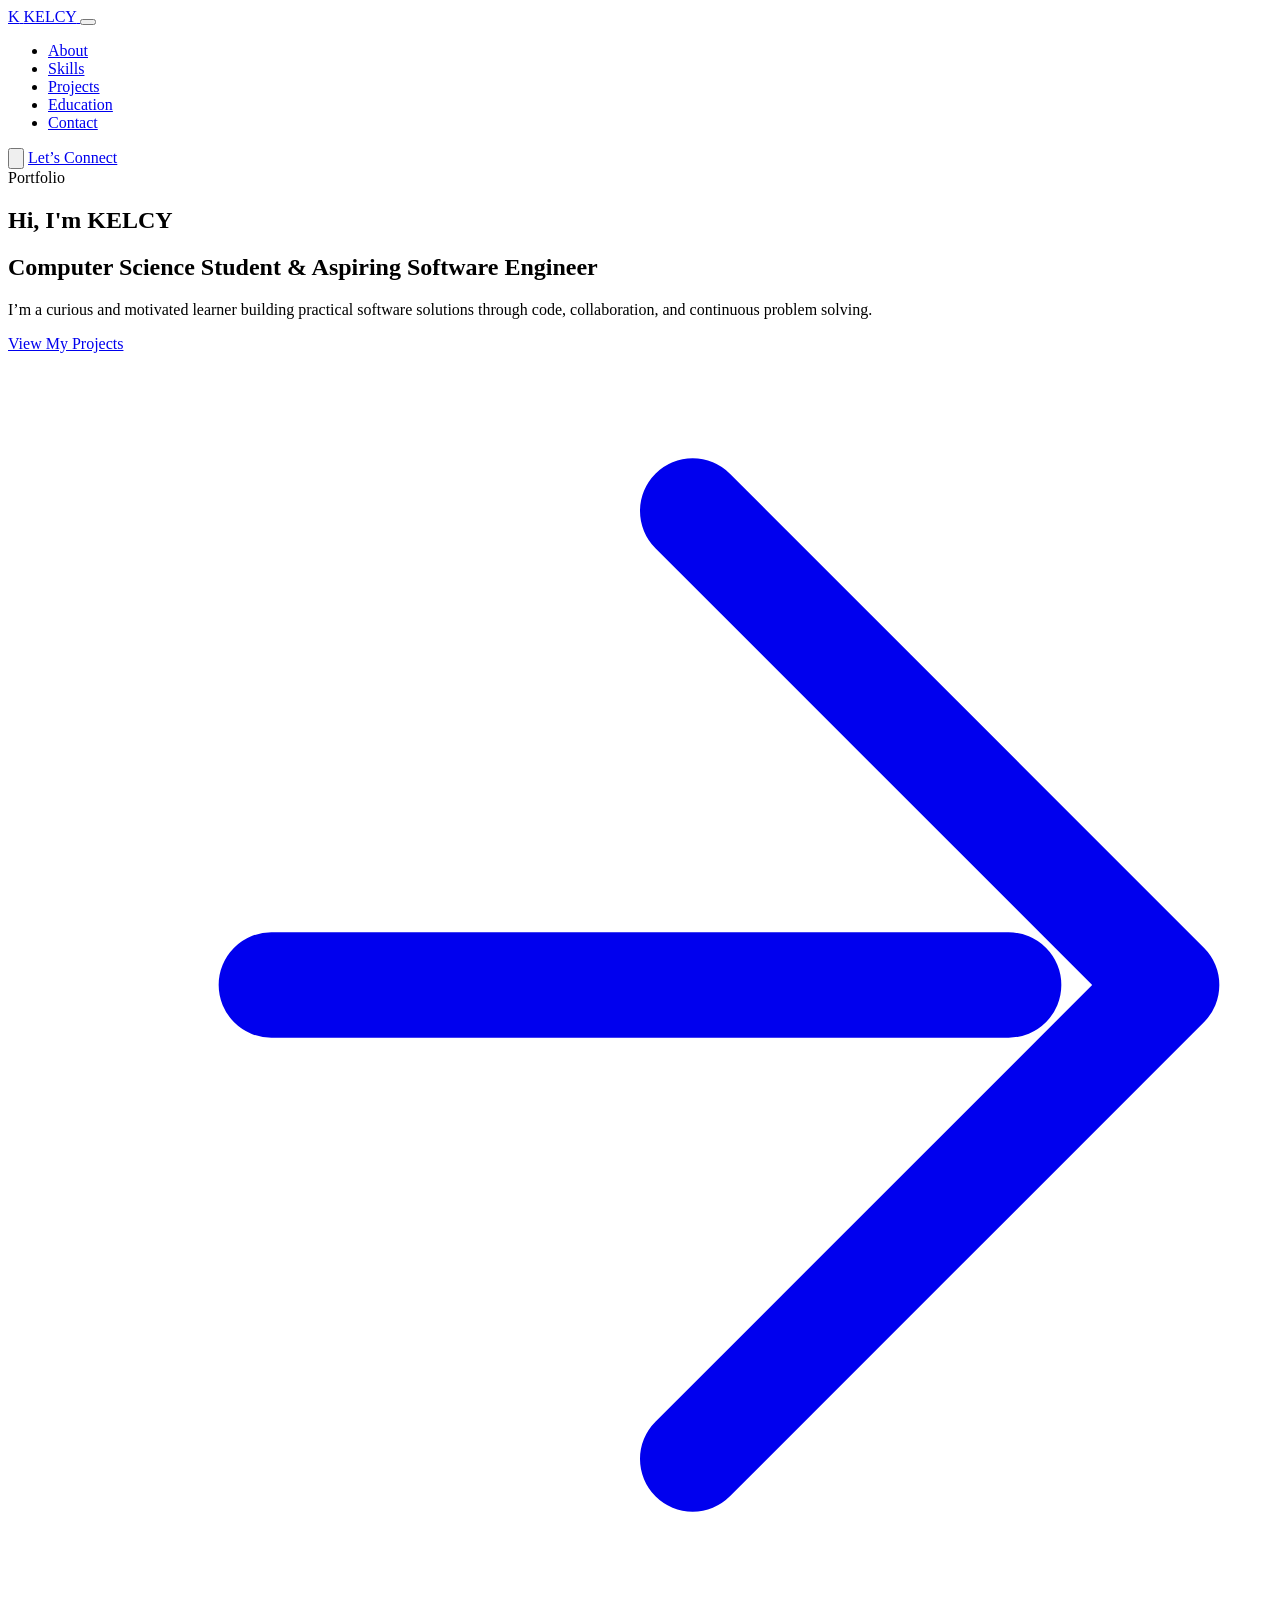
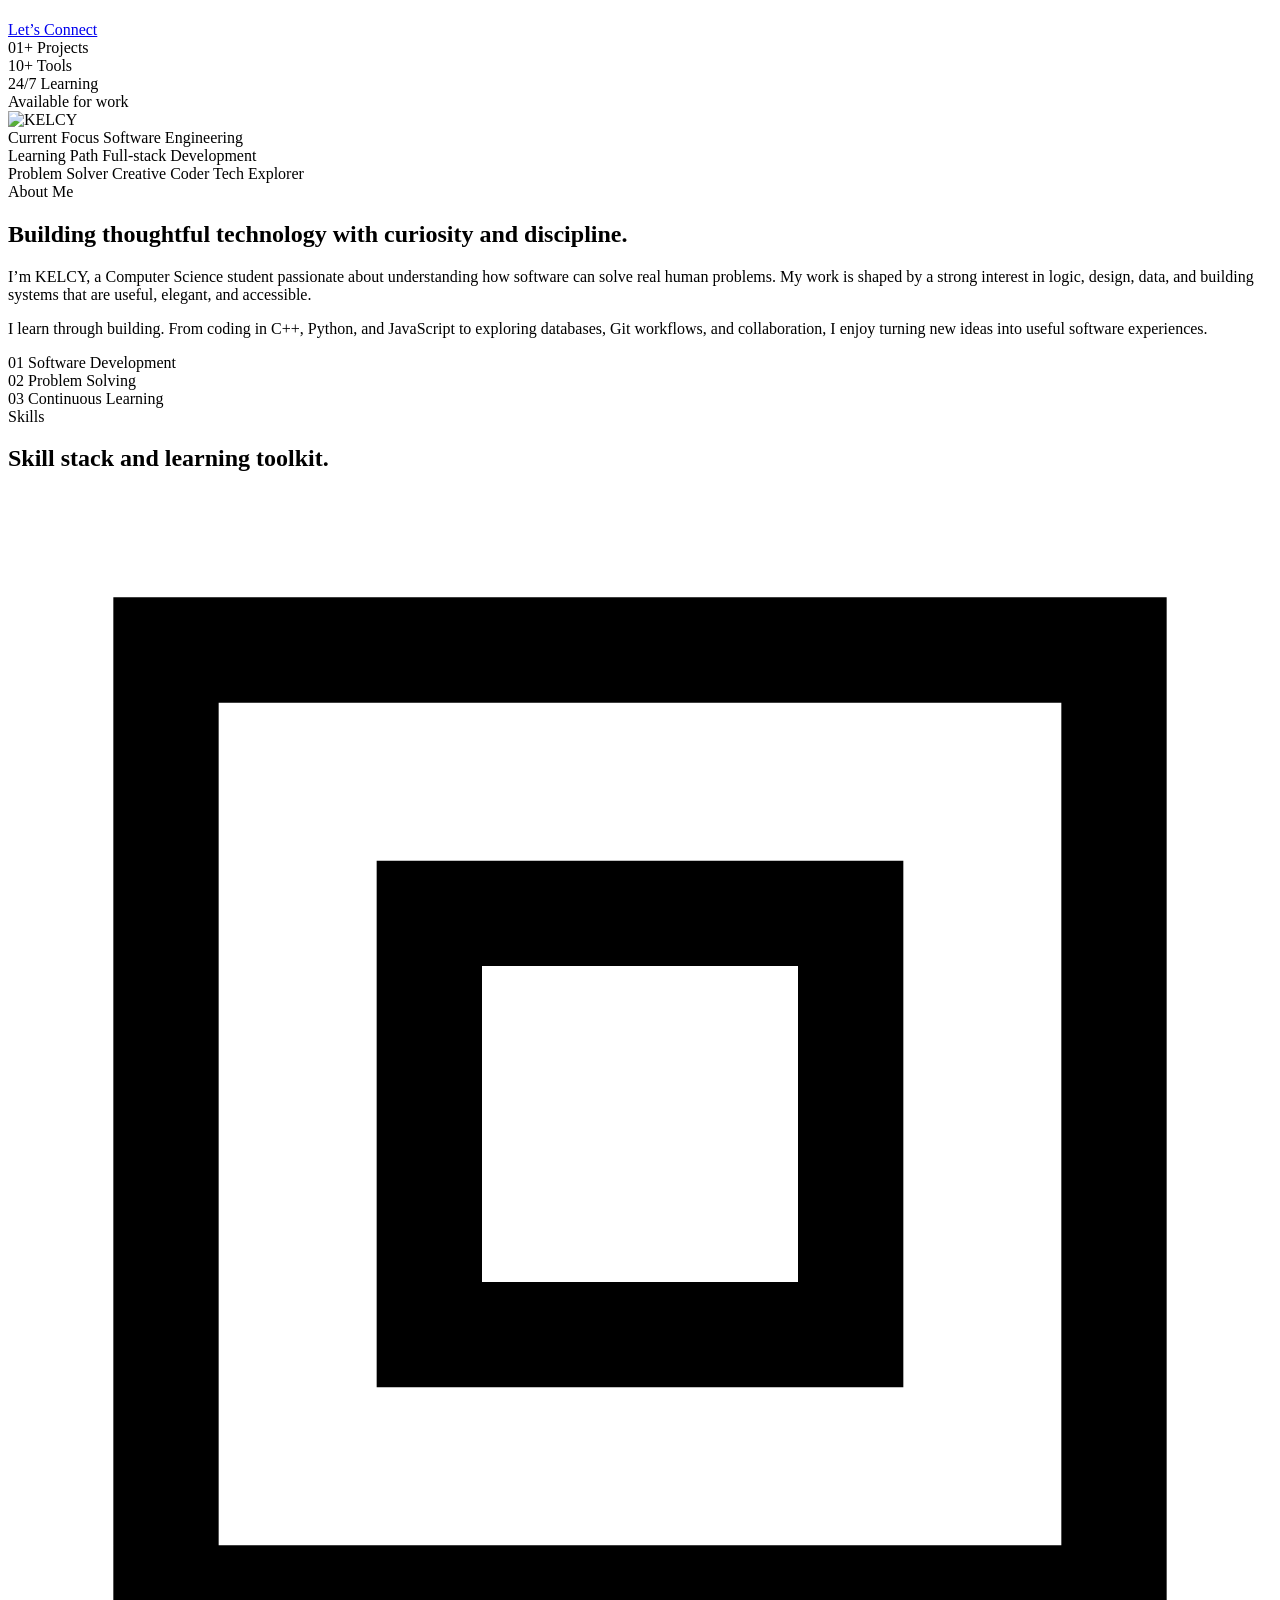
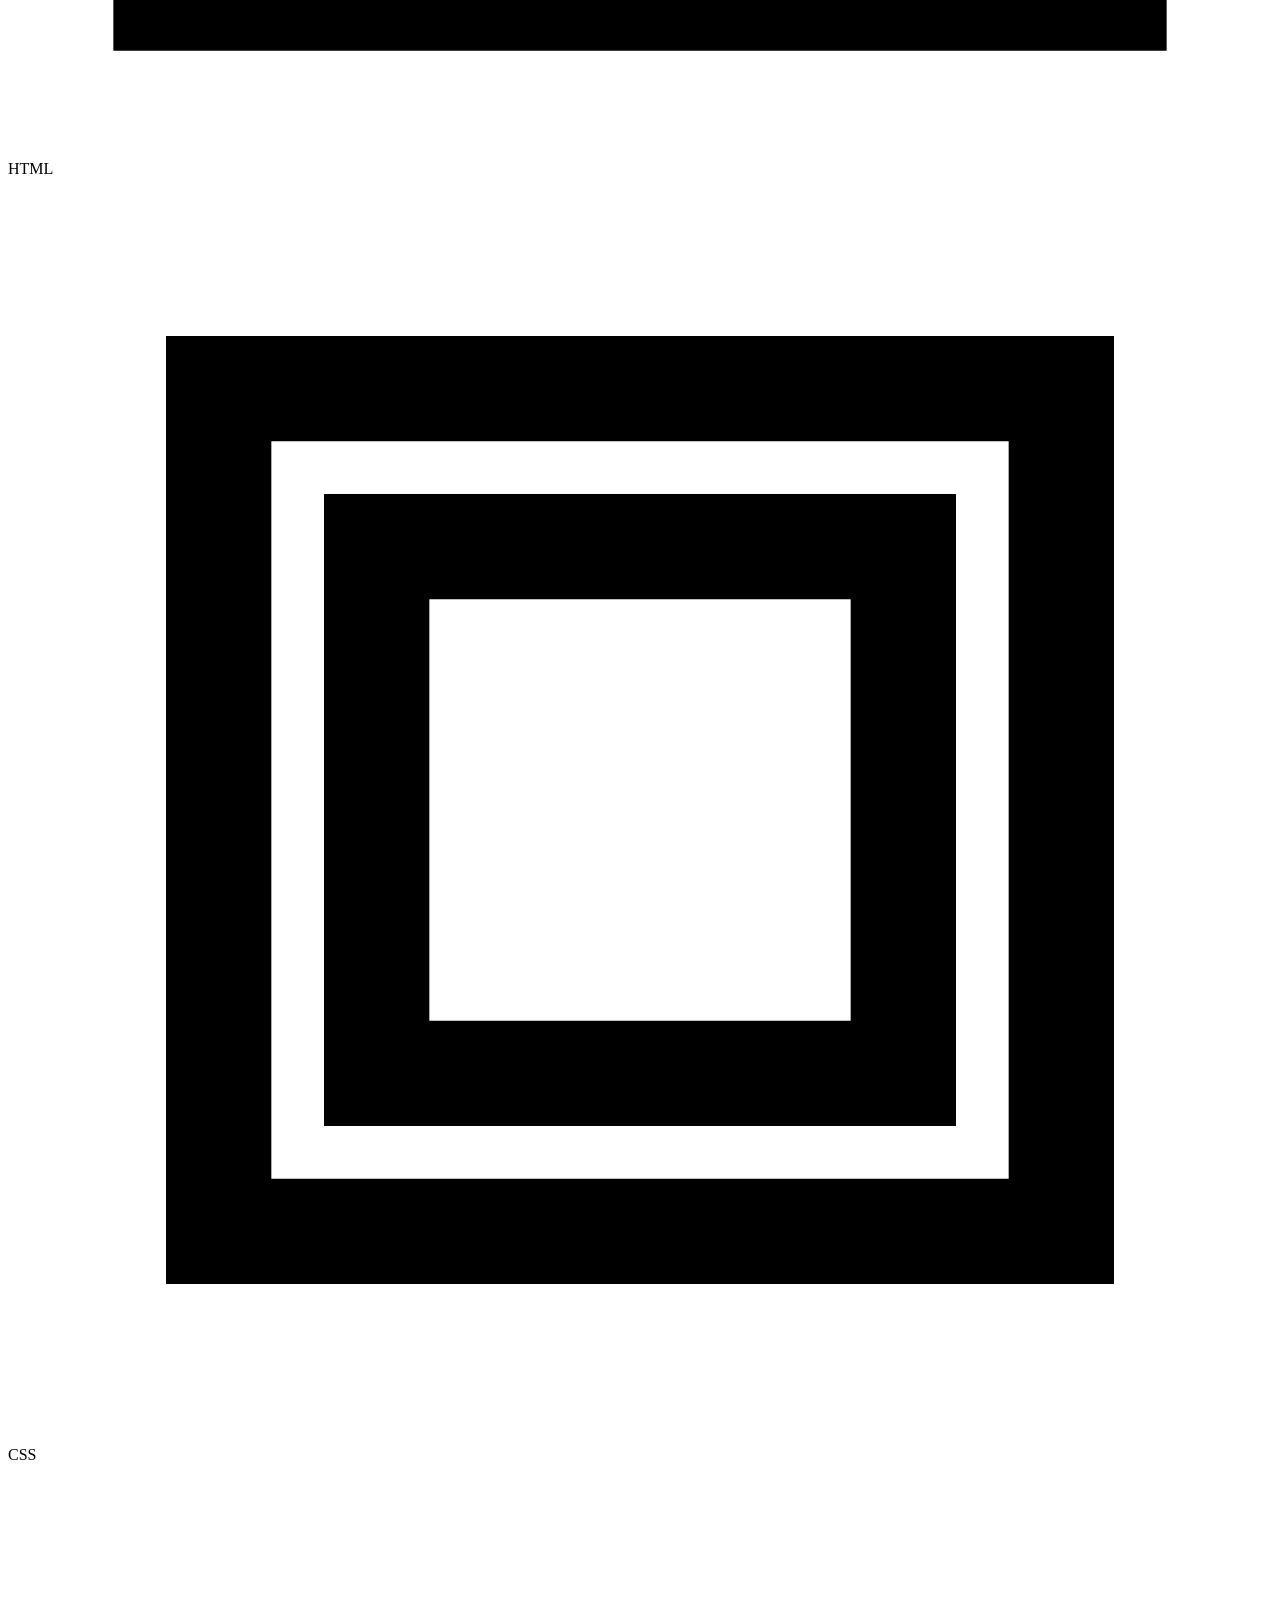
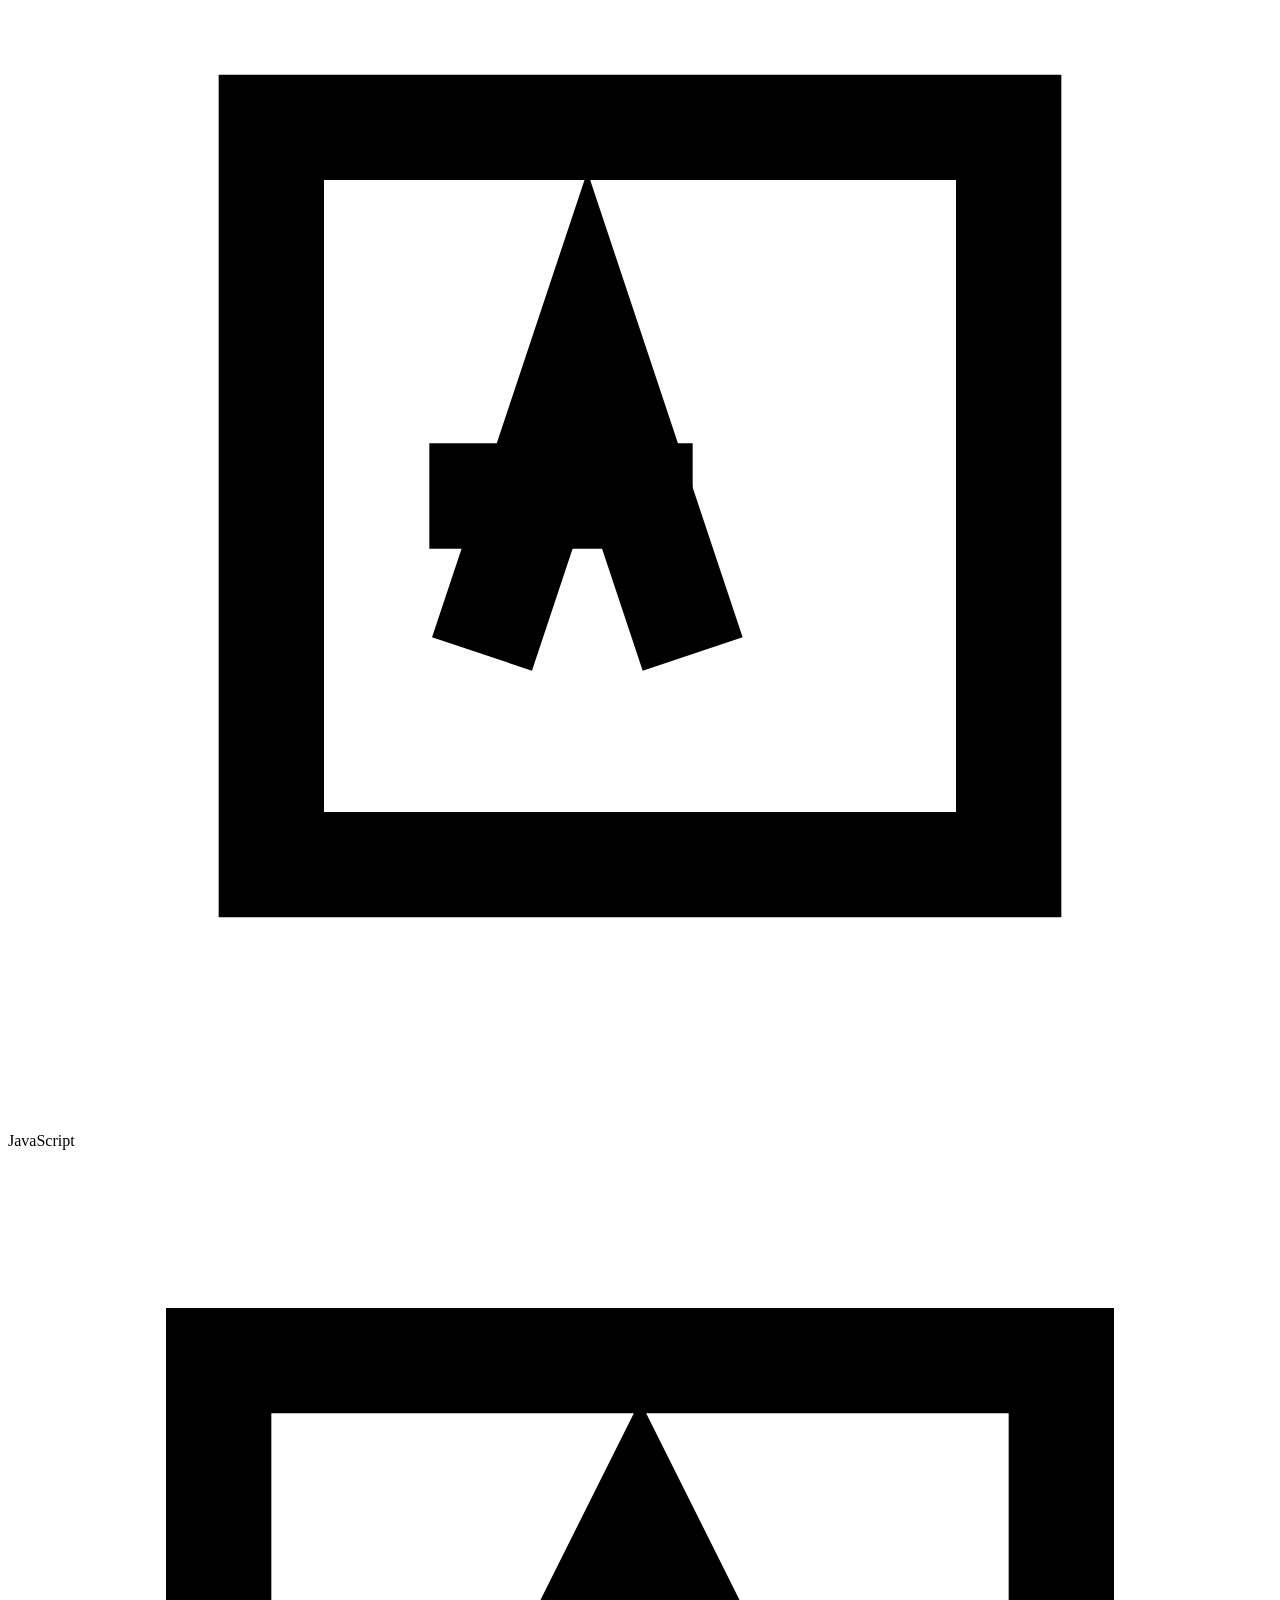
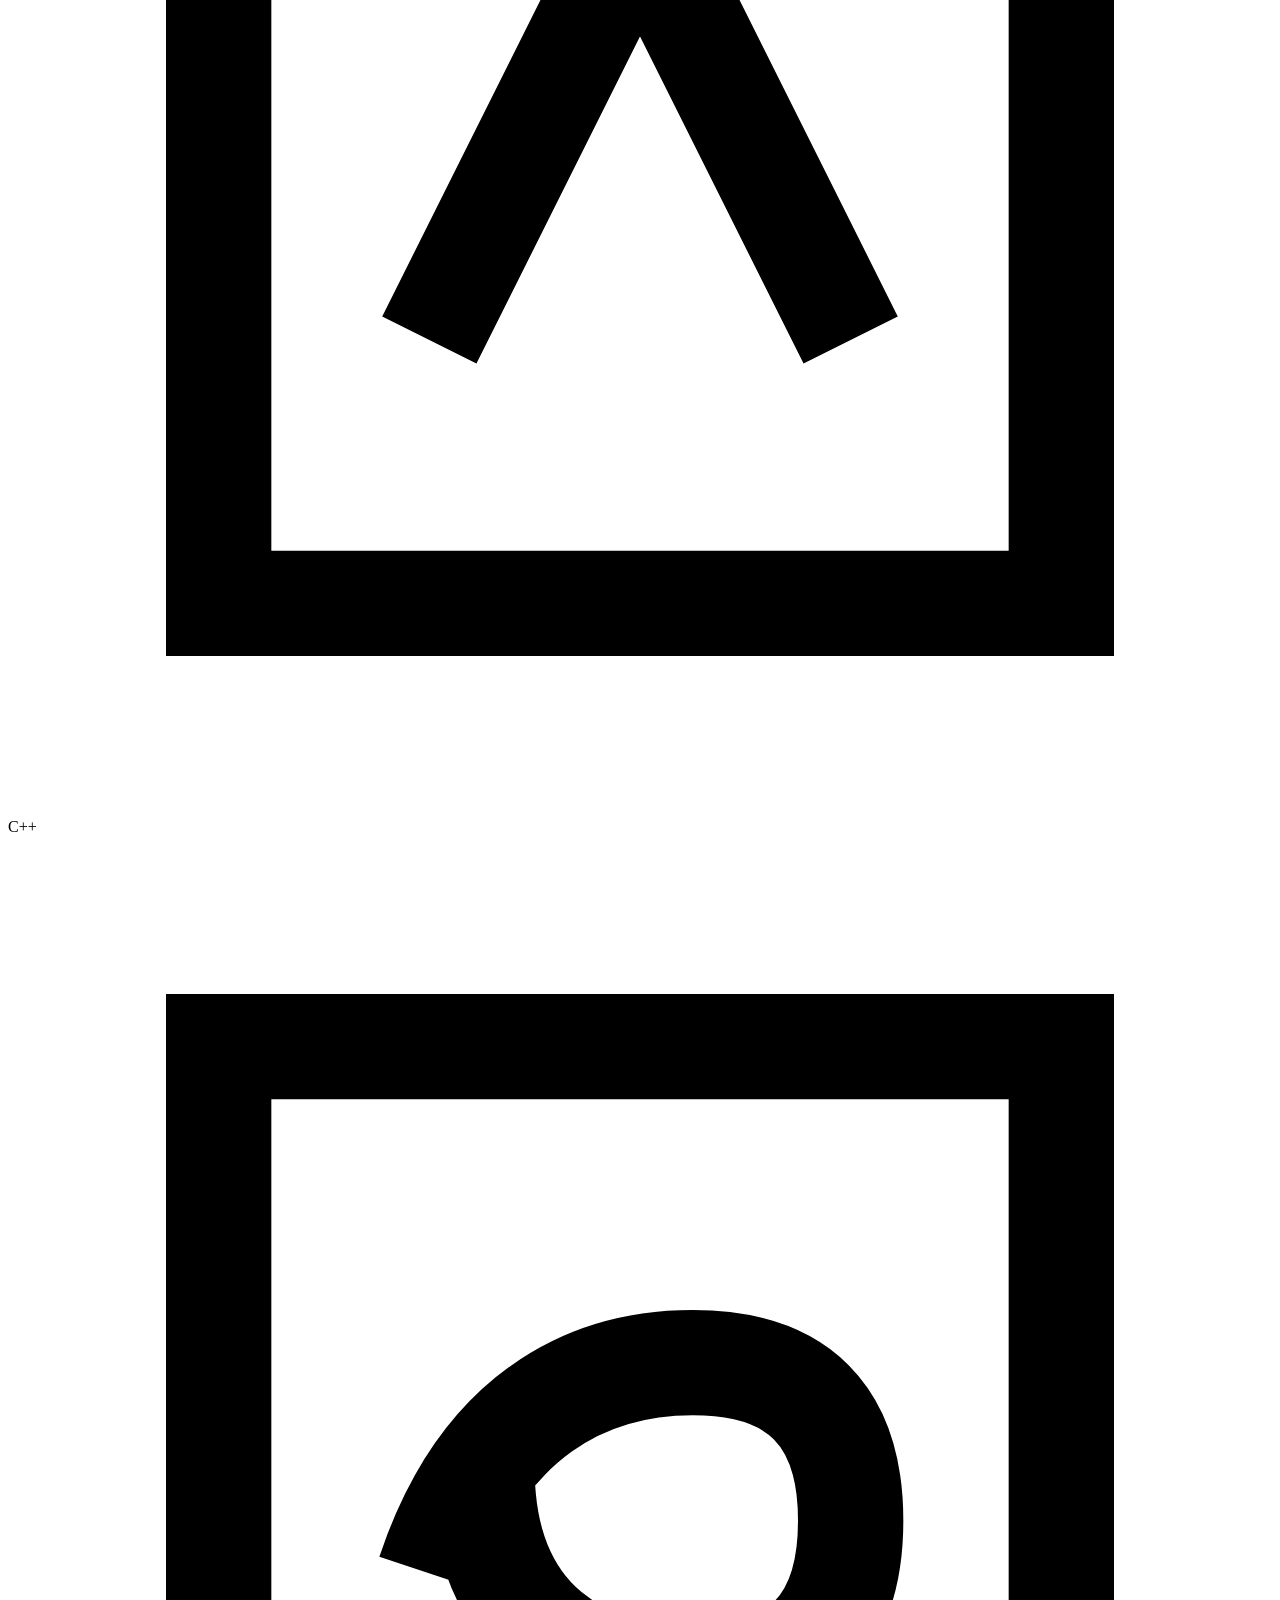
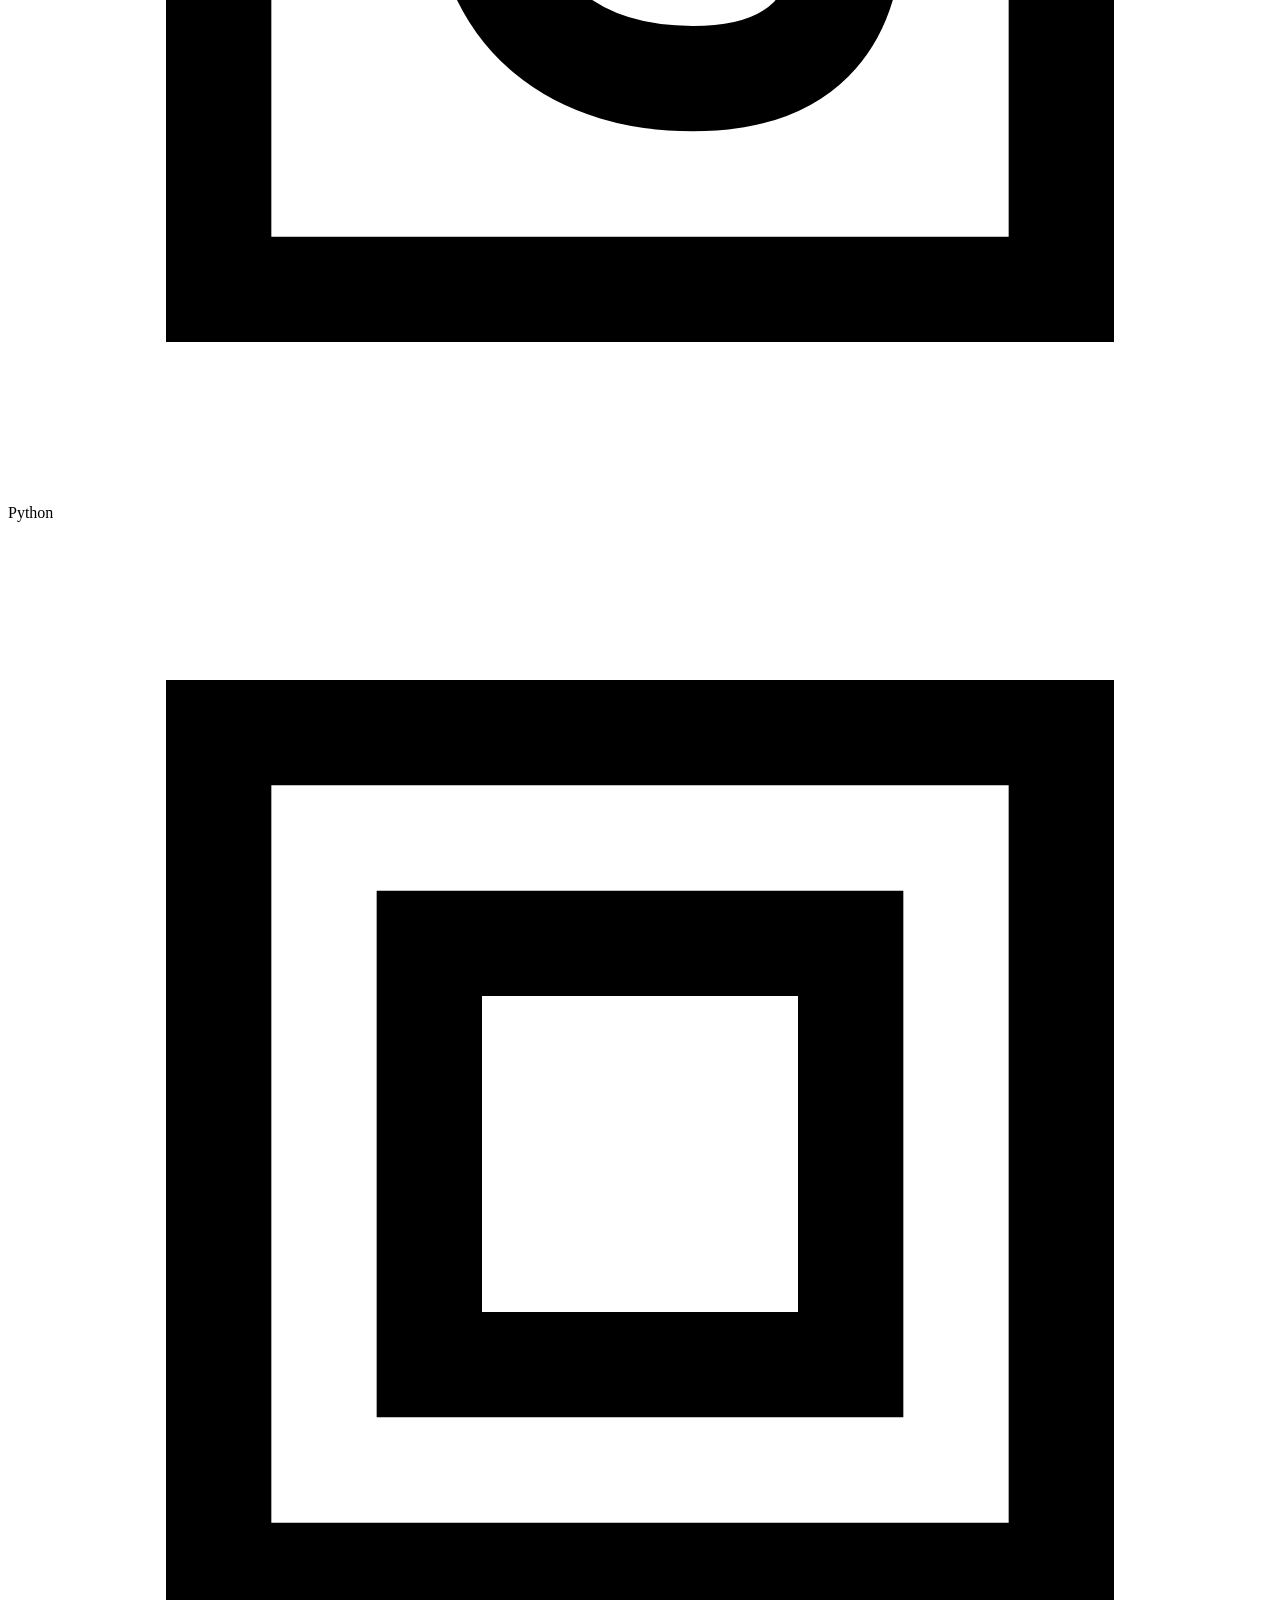
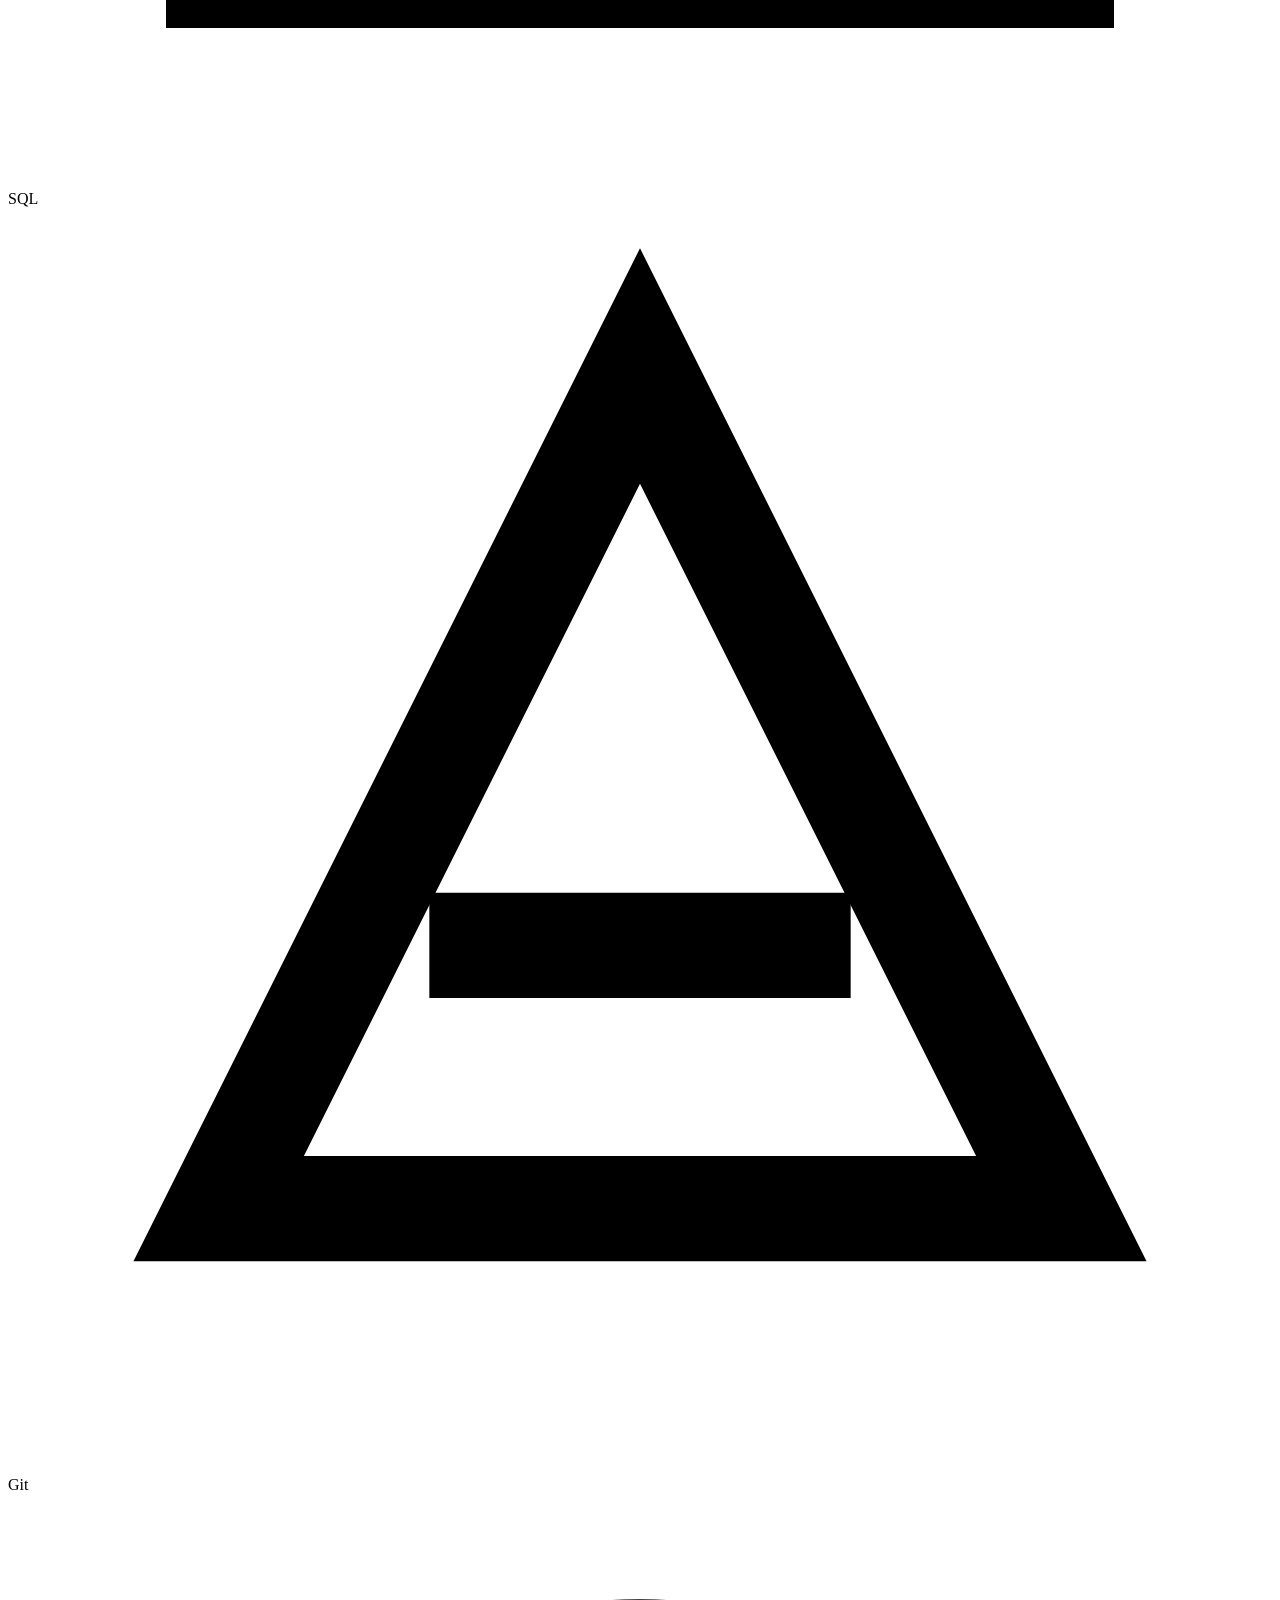
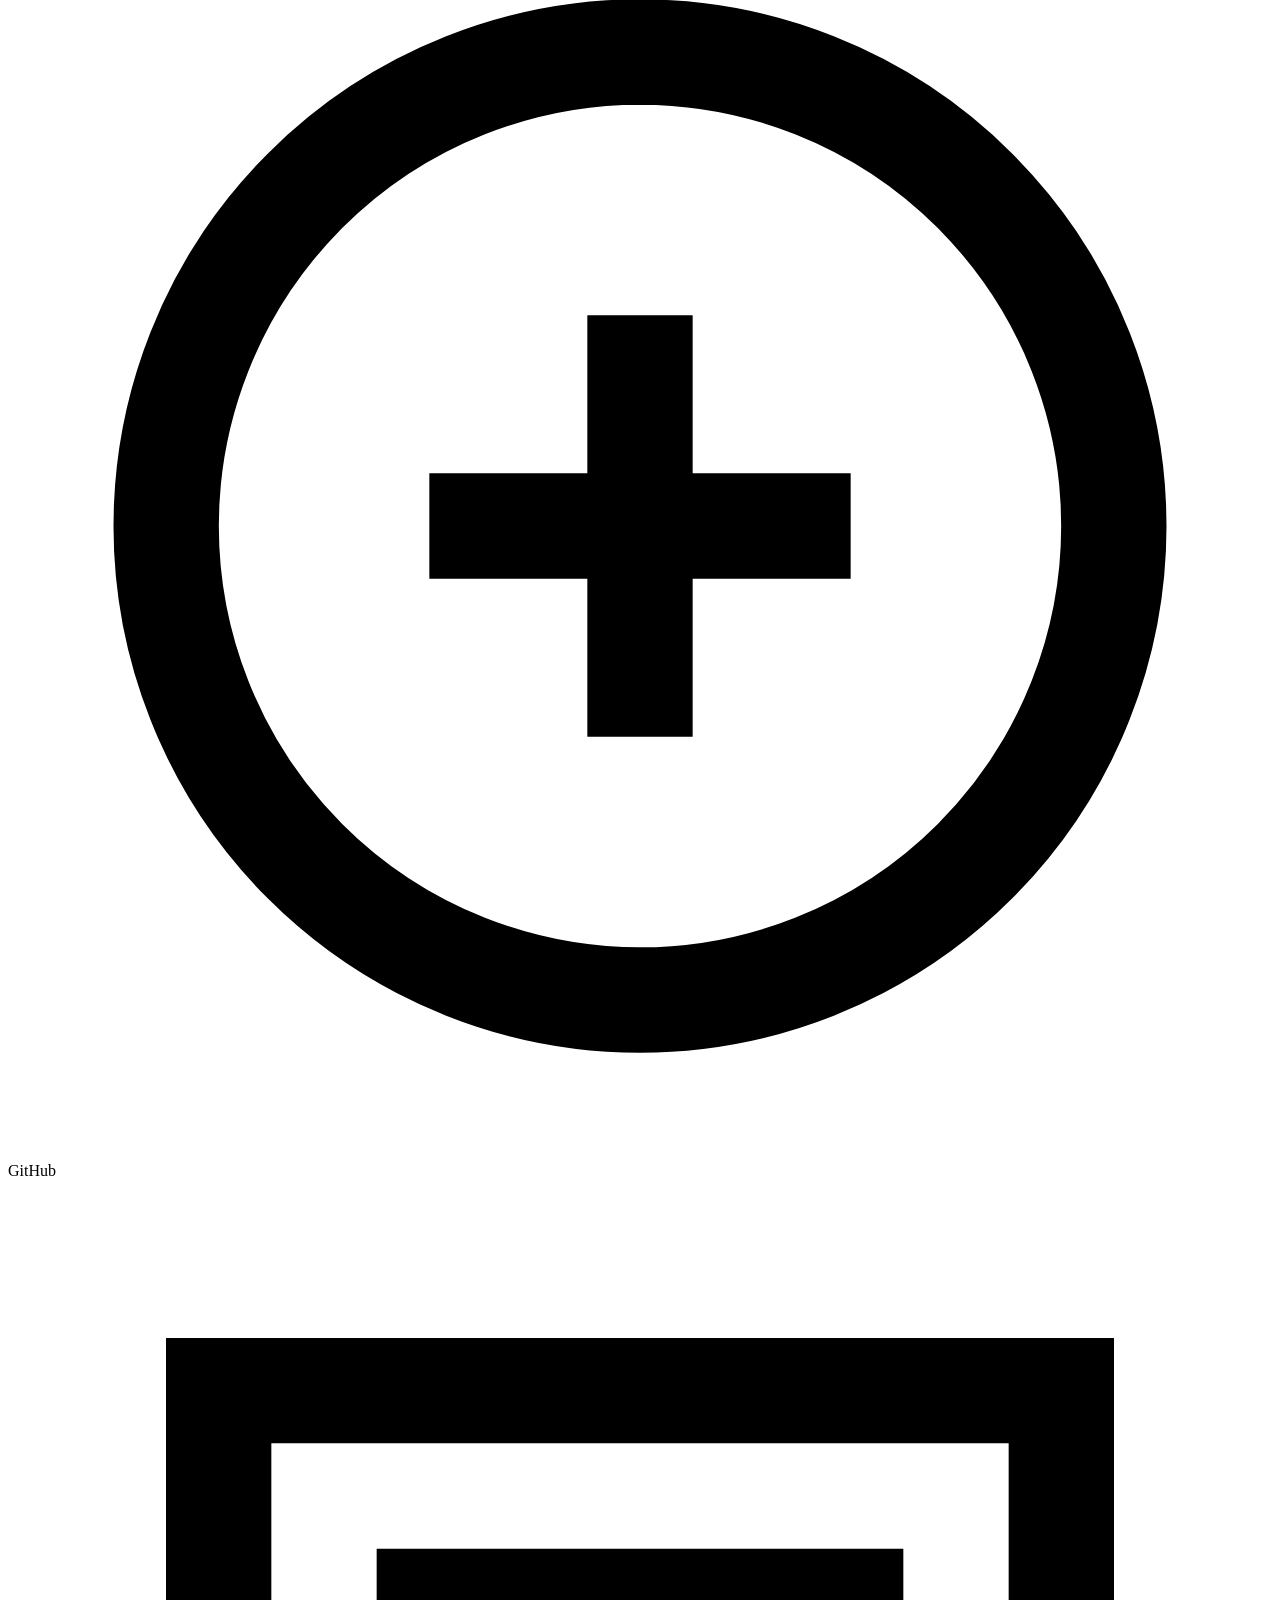
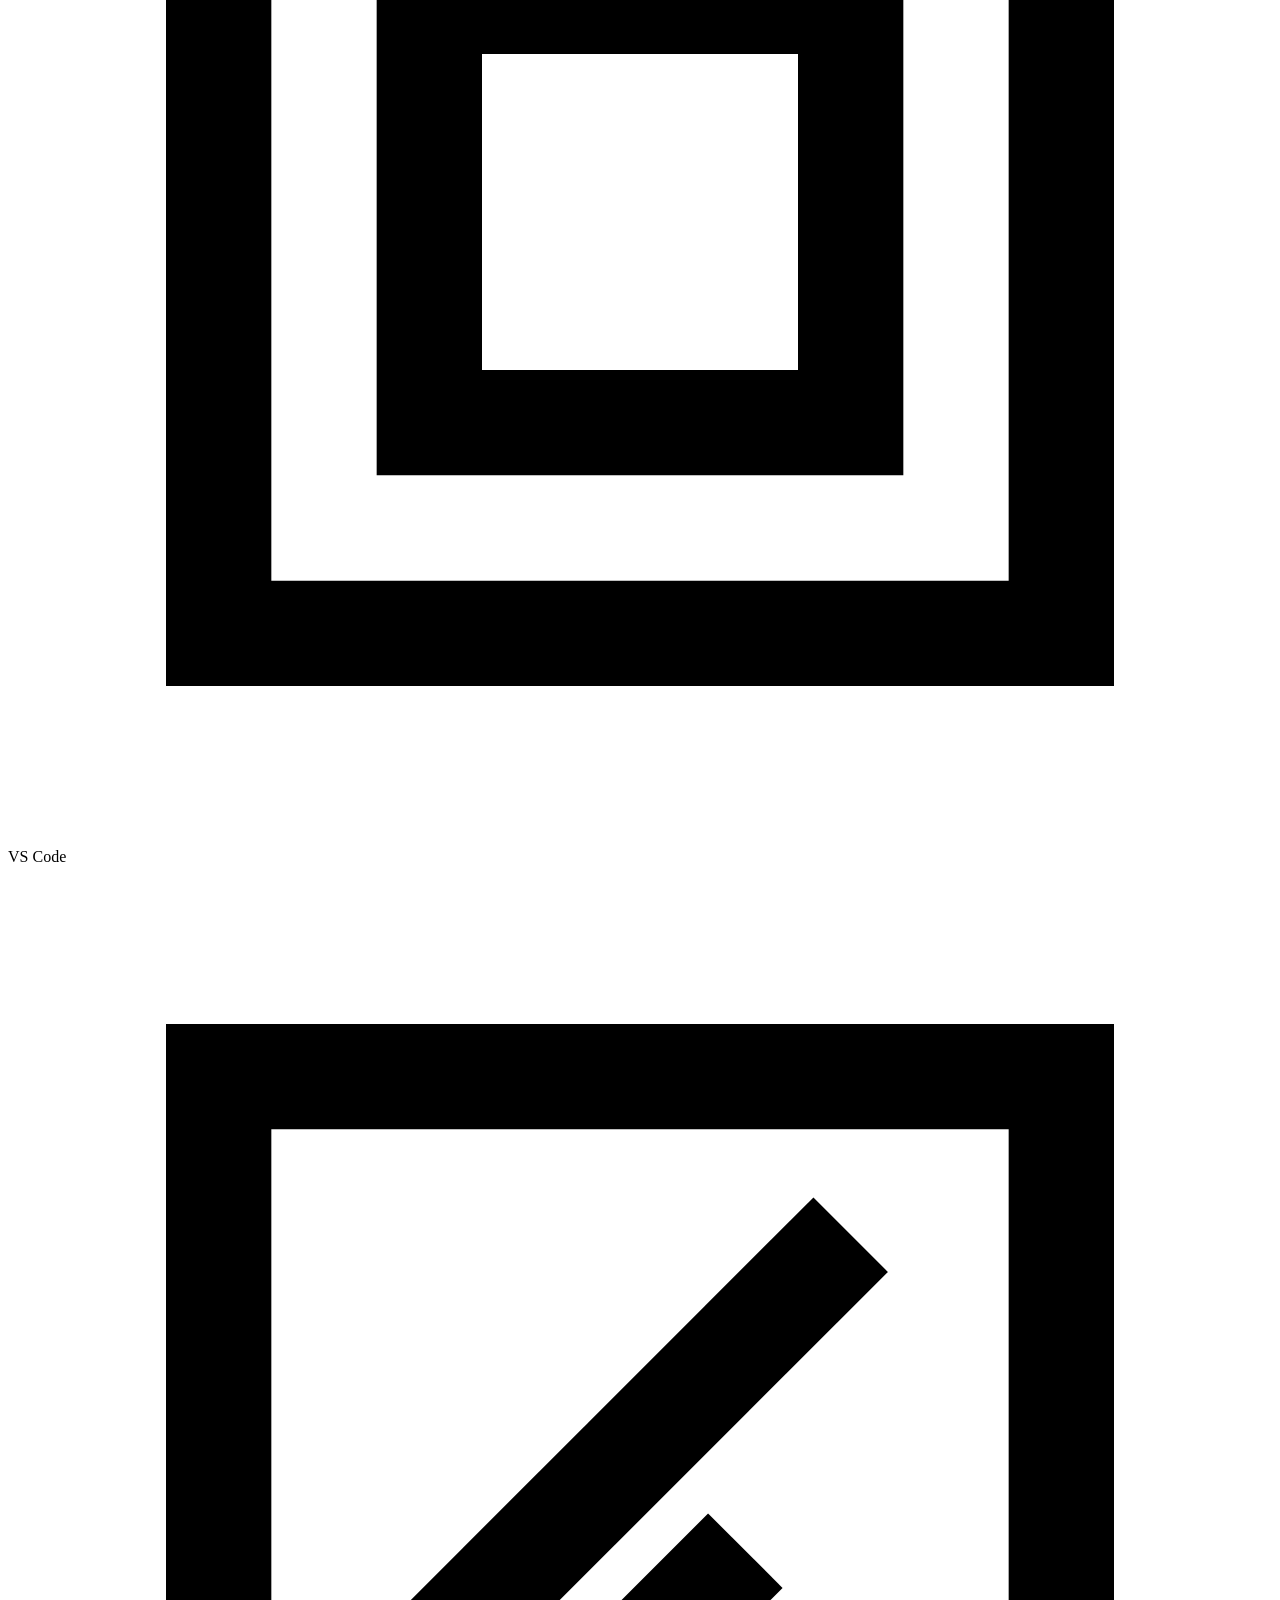
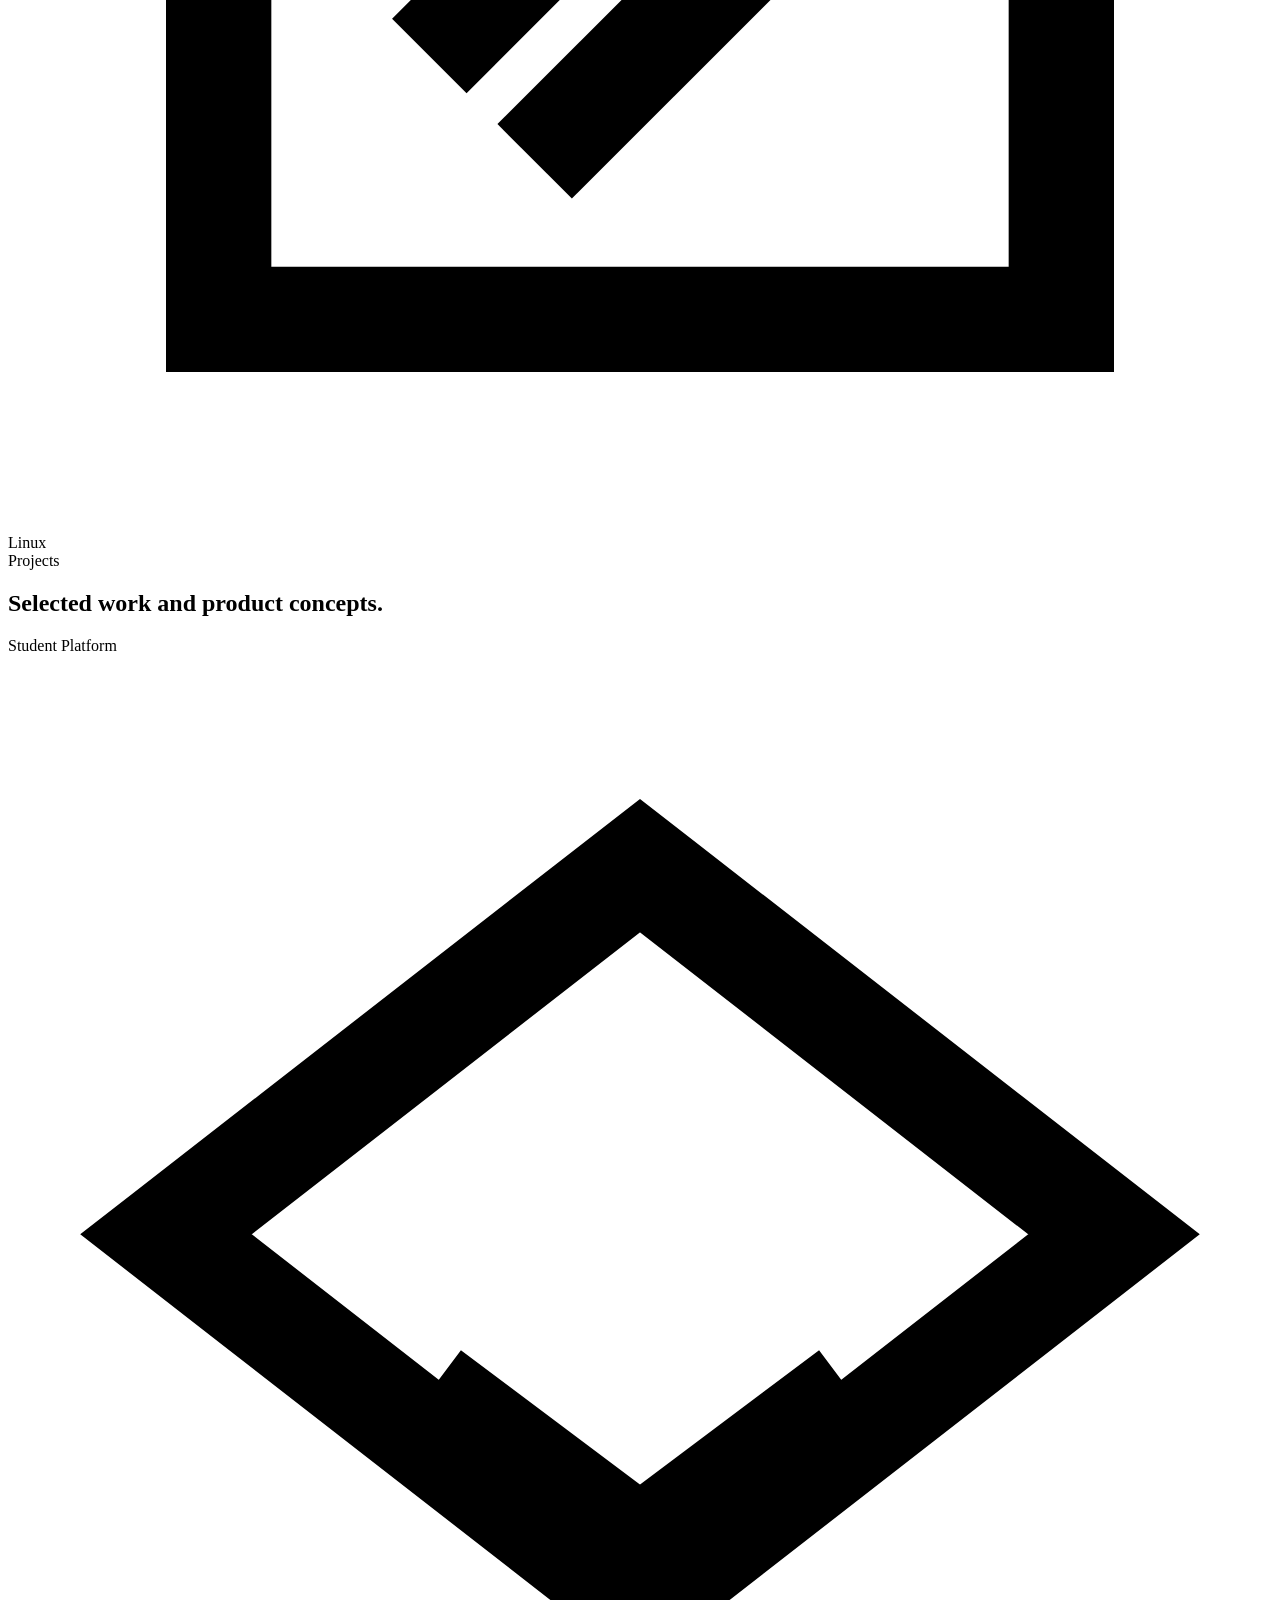
==== index.html @ ef7aeaaa "Add files via upload" ====
<!DOCTYPE html>
<html lang="en">
<head>
  <meta charset="UTF-8" />
  <meta name="viewport" content="width=device-width, initial-scale=1.0" />
  <meta name="description" content="KELCY - Computer Science Student & Aspiring Software Engineer" />
  <title>KELCY | Portfolio</title>
  <link rel="preconnect" href="https://fonts.googleapis.com">
  <link rel="preconnect" href="https://fonts.gstatic.com" crossorigin>
  <link href="https://fonts.googleapis.com/css2?family=Inter:wght@300;400;500;600;700;800&family=Space+Grotesk:wght@500;600;700&display=swap" rel="stylesheet">
  <link rel="stylesheet" href="styles.css" />
</head>
<body>
  <div class="site-frame">
    <header class="site-header">
      <nav class="navbar container">
        <a class="brand" href="#home" aria-label="KELCY home">
          <span class="brand-mark">
            <span class="brand-mark-inner">K</span>
          </span>
          <span class="brand-text">KELCY</span>
        </a>

        <button class="nav-toggle" id="navToggle" aria-label="Toggle navigation" aria-expanded="false">
          <span></span>
          <span></span>
          <span></span>
        </button>

        <div class="nav-wrap" id="navMenu">
          <ul class="nav-links">
            <li><a class="nav-link" href="#about">About</a></li>
            <li><a class="nav-link" href="#skills">Skills</a></li>
            <li><a class="nav-link" href="#projects">Projects</a></li>
            <li><a class="nav-link" href="#education">Education</a></li>
            <li><a class="nav-link" href="#contact">Contact</a></li>
          </ul>

          <div class="nav-actions">
            <button class="theme-toggle" id="themeToggle" aria-label="Toggle dark mode">
              <svg class="theme-icon" viewBox="0 0 24 24" aria-hidden="true">
                <path class="theme-icon-sun" d="M12 3v2.5M12 18.5V21M4.5 4.5l1.8 1.8M17.7 17.7l1.8 1.8M3 12h2.5M18.5 12H21M4.5 19.5l1.8-1.8M17.7 6.3l1.8-1.8" fill="none" stroke="currentColor" stroke-width="2" stroke-linecap="round"/>
                <circle class="theme-icon-core" cx="12" cy="12" r="4" fill="none" stroke="currentColor" stroke-width="2"/>
              </svg>
            </button>
            <a class="btn btn-sm btn-primary nav-cta" href="#contact">Let’s Connect</a>
          </div>
        </div>
      </nav>
    </header>

    <main>
      <section class="hero section-pad" id="home">
        <div class="container hero-grid">
          <div class="hero-content reveal">
            <div class="section-kicker">Portfolio</div>
            <h1>Hi, I'm <span class="gradient-text">KELCY</span></h1>
            <h2>Computer Science Student &amp; Aspiring Software Engineer</h2>
            <p class="hero-lede">
              I’m a curious and motivated learner building practical software solutions through code,
              collaboration, and continuous problem solving.
            </p>

            <div class="hero-actions">
              <a class="btn btn-primary btn-lg" href="#projects">
                <span>View My Projects</span>
                <svg viewBox="0 0 24 24" class="btn-icon" aria-hidden="true">
                  <path d="M5 12h14M13 3l9 9-9 9" fill="none" stroke="currentColor" stroke-width="2" stroke-linecap="round" stroke-linejoin="round"/>
                </svg>
              </a>
              <a class="btn btn-secondary btn-lg" href="#contact">
                <span>Let’s Connect</span>
              </a>
            </div>

            <div class="hero-proof">
              <div class="hero-proof-item">
                <span class="proof-value">01+</span>
                <span class="proof-label">Projects</span>
              </div>
              <div class="hero-proof-item">
                <span class="proof-value">10+</span>
                <span class="proof-label">Tools</span>
              </div>
              <div class="hero-proof-item">
                <span class="proof-value">24/7</span>
                <span class="proof-label">Learning</span>
              </div>
            </div>
          </div>

          <aside class="hero-aside reveal">
            <div class="hero-card-wrap">
              <div class="hero-card glass-card">
                <div class="hero-card-top">
                  <span class="status-dot"></span>
                  <span class="status-label">Available for work</span>
                </div>
                <div class="profile-orbit">
                  <img class="profile-avatar" src="IMAGES/WhatsApp Image 2026-08-27 at 00.35.34.jpeg" alt="KELCY" />
                  <span class="orbit-ring orbit-ring-one"></span>
                  <span class="orbit-ring orbit-ring-two"></span>
                </div>
                <div class="hero-card-details">
                  <div>
                    <span class="detail-label">Current Focus</span>
                    <span class="detail-value">Software Engineering</span>
                  </div>
                  <div>
                    <span class="detail-label">Learning Path</span>
                    <span class="detail-value">Full-stack Development</span>
                  </div>
                </div>
                <div class="hero-card-grid">
                  <span>Problem Solver</span>
                  <span>Creative Coder</span>
                  <span>Tech Explorer</span>
                </div>
              </div>
            </div>
          </aside>
        </div>
      </section>

      <section class="section section-light" id="about">
        <div class="container section-grid">
          <div class="section-heading reveal">
            <span class="section-kicker">About Me</span>
            <h2>Building thoughtful technology with curiosity and discipline.</h2>
          </div>
          <div class="section-content reveal">
            <div class="about-card glass-card">
              <p>
                I’m KELCY, a Computer Science student passionate about understanding how software
                can solve real human problems. My work is shaped by a strong interest in logic,
                design, data, and building systems that are useful, elegant, and accessible.
              </p>
              <p>
                I learn through building. From coding in C++, Python, and JavaScript to exploring
                databases, Git workflows, and collaboration, I enjoy turning new ideas into useful
                software experiences.
              </p>
              <div class="about-highlights">
                <div>
                  <span class="highlight-number">01</span>
                  <span class="highlight-text">Software Development</span>
                </div>
                <div>
                  <span class="highlight-number">02</span>
                  <span class="highlight-text">Problem Solving</span>
                </div>
                <div>
                  <span class="highlight-number">03</span>
                  <span class="highlight-text">Continuous Learning</span>
                </div>
              </div>
            </div>
          </div>
        </div>
      </section>

      <section class="section" id="skills">
        <div class="container">
          <div class="section-heading centered reveal">
            <span class="section-kicker">Skills</span>
            <h2>Skill stack and learning toolkit.</h2>
          </div>

          <div class="skills-grid">
            <div class="skill-card reveal">
              <div class="skill-icon">
                <svg viewBox="0 0 24 24" aria-hidden="true"><path d="M3 3h18v18H3z" fill="none" stroke="currentColor" stroke-width="2"/><path d="M8 8h8v8H8z" fill="none" stroke="currentColor" stroke-width="2"/></svg>
              </div>
              <span class="skill-name">HTML</span>
            </div>
            <div class="skill-card reveal">
              <div class="skill-icon">
                <svg viewBox="0 0 24 24" aria-hidden="true"><path d="M4 4h16v16H4z" fill="none" stroke="currentColor" stroke-width="2"/><path d="M7 7h10v10H7z" fill="none" stroke="currentColor" stroke-width="2"/></svg>
              </div>
              <span class="skill-name">CSS</span>
            </div>
            <div class="skill-card reveal">
              <div class="skill-icon">
                <svg viewBox="0 0 24 24" aria-hidden="true"><path d="M5 5h14v14H5z" fill="none" stroke="currentColor" stroke-width="2"/><path d="M9 15l2-6 2 6" fill="none" stroke="currentColor" stroke-width="2"/><path d="M8 12h5" fill="none" stroke="currentColor" stroke-width="2"/></svg>
              </div>
              <span class="skill-name">JavaScript</span>
            </div>
            <div class="skill-card reveal">
              <div class="skill-icon">
                <svg viewBox="0 0 24 24" aria-hidden="true"><path d="M4 4h16v16H4z" fill="none" stroke="currentColor" stroke-width="2"/><path d="M8 15l4-8 4 8" fill="none" stroke="currentColor" stroke-width="2"/></svg>
              </div>
              <span class="skill-name">C++</span>
            </div>
            <div class="skill-card reveal">
              <div class="skill-icon">
                <svg viewBox="0 0 24 24" aria-hidden="true"><path d="M4 4h16v16H4z" fill="none" stroke="currentColor" stroke-width="2"/><path d="M8 14c1-3 3-4 5-4s3 1 3 3-1 3-3 3-4-1-4-4" fill="none" stroke="currentColor" stroke-width="2"/></svg>
              </div>
              <span class="skill-name">Python</span>
            </div>
            <div class="skill-card reveal">
              <div class="skill-icon">
                <svg viewBox="0 0 24 24" aria-hidden="true"><path d="M4 4h16v16H4z" fill="none" stroke="currentColor" stroke-width="2"/><path d="M8 8h8v8H8z" fill="none" stroke="currentColor" stroke-width="2"/></svg>
              </div>
              <span class="skill-name">SQL</span>
            </div>
            <div class="skill-card reveal">
              <div class="skill-icon">
                <svg viewBox="0 0 24 24" aria-hidden="true"><path d="M4 19L12 3l8 16H4z" fill="none" stroke="currentColor" stroke-width="2"/><path d="M8 14h8" fill="none" stroke="currentColor" stroke-width="2"/></svg>
              </div>
              <span class="skill-name">Git</span>
            </div>
            <div class="skill-card reveal">
              <div class="skill-icon">
                <svg viewBox="0 0 24 24" aria-hidden="true"><path d="M12 3a9 9 0 0 0 0 18 9 9 0 0 0 0-18z" fill="none" stroke="currentColor" stroke-width="2"/><path d="M8 12h8M12 8v8" fill="none" stroke="currentColor" stroke-width="2"/></svg>
              </div>
              <span class="skill-name">GitHub</span>
            </div>
            <div class="skill-card reveal">
              <div class="skill-icon">
                <svg viewBox="0 0 24 24" aria-hidden="true"><path d="M4 4h16v16H4z" fill="none" stroke="currentColor" stroke-width="2"/><path d="M8 8h8v8H8z" fill="none" stroke="currentColor" stroke-width="2"/></svg>
              </div>
              <span class="skill-name">VS Code</span>
            </div>
            <div class="skill-card reveal">
              <div class="skill-icon">
                <svg viewBox="0 0 24 24" aria-hidden="true"><path d="M4 4h16v16H4z" fill="none" stroke="currentColor" stroke-width="2"/><path d="M8 15l8-8" fill="none" stroke="currentColor" stroke-width="2"/><path d="M10 17l4-4" fill="none" stroke="currentColor" stroke-width="2"/></svg>
              </div>
              <span class="skill-name">Linux</span>
            </div>
          </div>
        </div>
      </section>

      <section class="section section-light" id="projects">
        <div class="container">
          <div class="section-heading centered reveal">
            <span class="section-kicker">Projects</span>
            <h2>Selected work and product concepts.</h2>
          </div>

          <div class="project-grid">
            <article class="project-card reveal">
              <div class="project-card-top">
                <span class="project-tag">Student Platform</span>
                <span class="project-icon">
                  <svg viewBox="0 0 24 24" aria-hidden="true"><path d="M3 11l9-7 9 7-9 7-9-7z" fill="none" stroke="currentColor" stroke-width="2"/><path d="M8 14l4 3 4-3" fill="none" stroke="currentColor" stroke-width="2"/></svg>
                </span>
              </div>
              <div class="project-content">
                <h3>CampusNest</h3>
                <p>
                  A platform concept for helping students discover housing, compare nearby rooms,
                  and connect with future roommates based on lifestyle and shared preferences.
                </p>
                <ul class="project-features">
                  <li>Housing discovery workflow</li>
                  <li>Roommate matching profile</li>
                  <li>Student-first UI concept</li>
                </ul>
              </div>
              <div class="project-card-bottom">
                <a class="text-link" href="#contact">Explore concept</a>
              </div>
            </article>

            <article class="project-card reveal">
              <div class="project-card-top">
                <span class="project-tag">Marketplace</span>
                <span class="project-icon">
                  <svg viewBox="0 0 24 24" aria-hidden="true"><path d="M4 18h16M6 18V8l4-4 4 4v10" fill="none" stroke="currentColor" stroke-width="2"/><path d="M8 18v-4h8v4" fill="none" stroke="currentColor" stroke-width="2"/></svg>
                </span>
              </div>
              <div class="project-content">
                <h3>Local Connect</h3>
                <p>
                  A marketplace concept connecting customers with local artisans, skilled service
                  providers, and neighborhood businesses through a trustworthy exploration experience.
                </p>
                <ul class="project-features">
                  <li>Service provider profiles</li>
                  <li>Local marketplace discovery</li>
                  <li>Trust and community design</li>
                </ul>
              </div>
              <div class="project-card-bottom">
                <a class="text-link" href="#contact">Explore concept</a>
              </div>
            </article>
          </div>
        </div>
      </section>

      <section class="section" id="education">
        <div class="container section-grid timeline-grid">
          <div class="section-heading reveal">
            <span class="section-kicker">Education &amp; Experience</span>
            <h2>Learning through practice, study, and collaboration.</h2>
            <p class="timeline-summary">
              My journey is centered on building a strong technical foundation while exploring
              real-world software problem solving.
            </p>
          </div>

          <div class="timeline reveal">
            <div class="timeline-item">
              <span class="timeline-dot"></span>
              <div class="timeline-content">
                <span class="timeline-date">Current</span>
                <h3>Computer Science Student</h3>
                <p>
                  Studying computer science fundamentals, programming structures, data systems,
                  and software design practices.
                </p>
              </div>
            </div>

            <div class="timeline-item">
              <span class="timeline-dot"></span>
              <div class="timeline-content">
                <span class="timeline-date">Learning</span>
                <h3>Software Engineering Foundations</h3>
                <p>
                  Developing practical skills in web development, version control, problem solving,
                  and building complete project ideas.
                </p>
              </div>
            </div>

            <div class="timeline-item">
              <span class="timeline-dot"></span>
              <div class="timeline-content">
                <span class="timeline-date">2024+</span>
                <h3>Project &amp; Product Thinking</h3>
                <p>
                  Designing and refining platform concepts for campus life and community-based
                  marketplaces.
                </p>
              </div>
            </div>
          </div>
        </div>
      </section>

      <section class="section contact-section" id="contact">
        <div class="container contact-grid">
          <div class="contact-intro reveal">
            <span class="section-kicker">Contact</span>
            <h2>Let’s build something meaningful.</h2>
            <p>
              I’m open to collaborations, learning opportunities, and software engineering
              conversations. Tell me about your idea or project, and I’ll be happy to connect.
            </p>

            <div class="contact-list">
              <div class="contact-item">
                <span class="contact-icon">
                  <svg viewBox="0 0 24 24" aria-hidden="true"><path d="M4 5h16v14H4z" fill="none" stroke="currentColor" stroke-width="2"/><path d="M4 7l8 6 8-6" fill="none" stroke="currentColor" stroke-width="2"/></svg>
                </span>
                <span class="contact-copy">kelcy.dev@example.com</span>
              </div>
              <div class="contact-item">
                <span class="contact-icon">
                  <svg viewBox="0 0 24 24" aria-hidden="true"><path d="M4 11c0-5 4-9 8-9s8 4 8 9-4 9-8 9-8-4-8-9z" fill="none" stroke="currentColor" stroke-width="2"/><path d="M12 8h.01M12 11a3 3 0 1 0 0 6 3 3 0 0 0 0-6z" fill="none" stroke="currentColor" stroke-width="2"/></svg>
                </span>
                <span class="contact-copy">Based in a digital learning space</span>
              </div>
              <div class="contact-item">
                <span class="contact-icon">
                  <svg viewBox="0 0 24 24" aria-hidden="true"><path d="M5 5h14v14H5z" fill="none" stroke="currentColor" stroke-width="2"/><path d="M8 12h8M8 16h5" fill="none" stroke="currentColor" stroke-width="2"/></svg>
                </span>
                <span class="contact-copy">Open to internships &amp; projects</span>
              </div>
            </div>
          </div>

          <div class="contact-form-wrap reveal">
            <form class="contact-form" id="contactForm" novalidate>
              <div class="form-group">
                <label for="name">Name</label>
                <input type="text" id="name" name="name" autocomplete="name" required minlength="2" />
                <small class="error-message" id="nameError"></small>
              </div>

              <div class="form-group">
                <label for="email">Email</label>
                <input type="email" id="email" name="email" autocomplete="email" required />
                <small class="error-message" id="emailError"></small>
              </div>

              <div class="form-group">
                <label for="message">Message</label>
                <textarea id="message" name="message" rows="5" required minlength="10"></textarea>
                <small class="error-message" id="messageError"></small>
              </div>

              <button class="btn btn-primary btn-form" type="submit">
                <span>Send Message</span>
                <svg viewBox="0 0 24 24" class="btn-icon" aria-hidden="true">
                  <path d="M3 20l18-8-18-8 4 8-4 8z" fill="none" stroke="currentColor" stroke-width="2" stroke-linejoin="round"/>
                </svg>
              </button>

              <div class="form-status" id="formStatus" role="status" aria-live="polite"></div>
            </form>
          </div>
        </div>
      </section>
    </main>

    <footer class="site-footer">
      <div class="container footer-grid">
        <a class="brand footer-brand" href="#home" aria-label="KELCY home">
          <span class="brand-mark small-mark">
            <span class="brand-mark-inner">K</span>
          </span>
          <span class="brand-text">KELCY</span>
        </a>

        <div class="footer-links">
          <a href="#about">About</a>
          <a href="#skills">Skills</a>
          <a href="#projects">Projects</a>
          <a href="#education">Education</a>
          <a href="#contact">Contact</a>
        </div>

        <div class="footer-social">
          <a href="#contact" aria-label="Email">
            <svg viewBox="0 0 24 24" aria-hidden="true"><path d="M4 5h16v14H4z" fill="none" stroke="currentColor" stroke-width="2"/><path d="M4 7l8 6 8-6" fill="none" stroke="currentColor" stroke-width="2"/></svg>
          </a>
          <a href="#projects" aria-label="Projects">
            <svg viewBox="0 0 24 24" aria-hidden="true"><path d="M4 4h7v7H4zM13 4h7v7h-7zM4 13h7v7H4zM13 13h7v7h-7z" fill="none" stroke="currentColor" stroke-width="2"/></svg>
          </a>
        </div>
      </div>
      <div class="container footer-bottom">
        <span>© 2026 KELCY. All rights reserved.</span>
      </div>
    </footer>
  </div>

  <button class="back-to-top" id="backToTop" aria-label="Back to top">
    <svg viewBox="0 0 24 24" aria-hidden="true">
      <path d="M12 4l-8 8M12 4l8 8M12 4v16" fill="none" stroke="currentColor" stroke-width="2" stroke-linecap="round" stroke-linejoin="round"/>
    </svg>
  </button>

  <script src="script.js"></script>
</body>
</html>
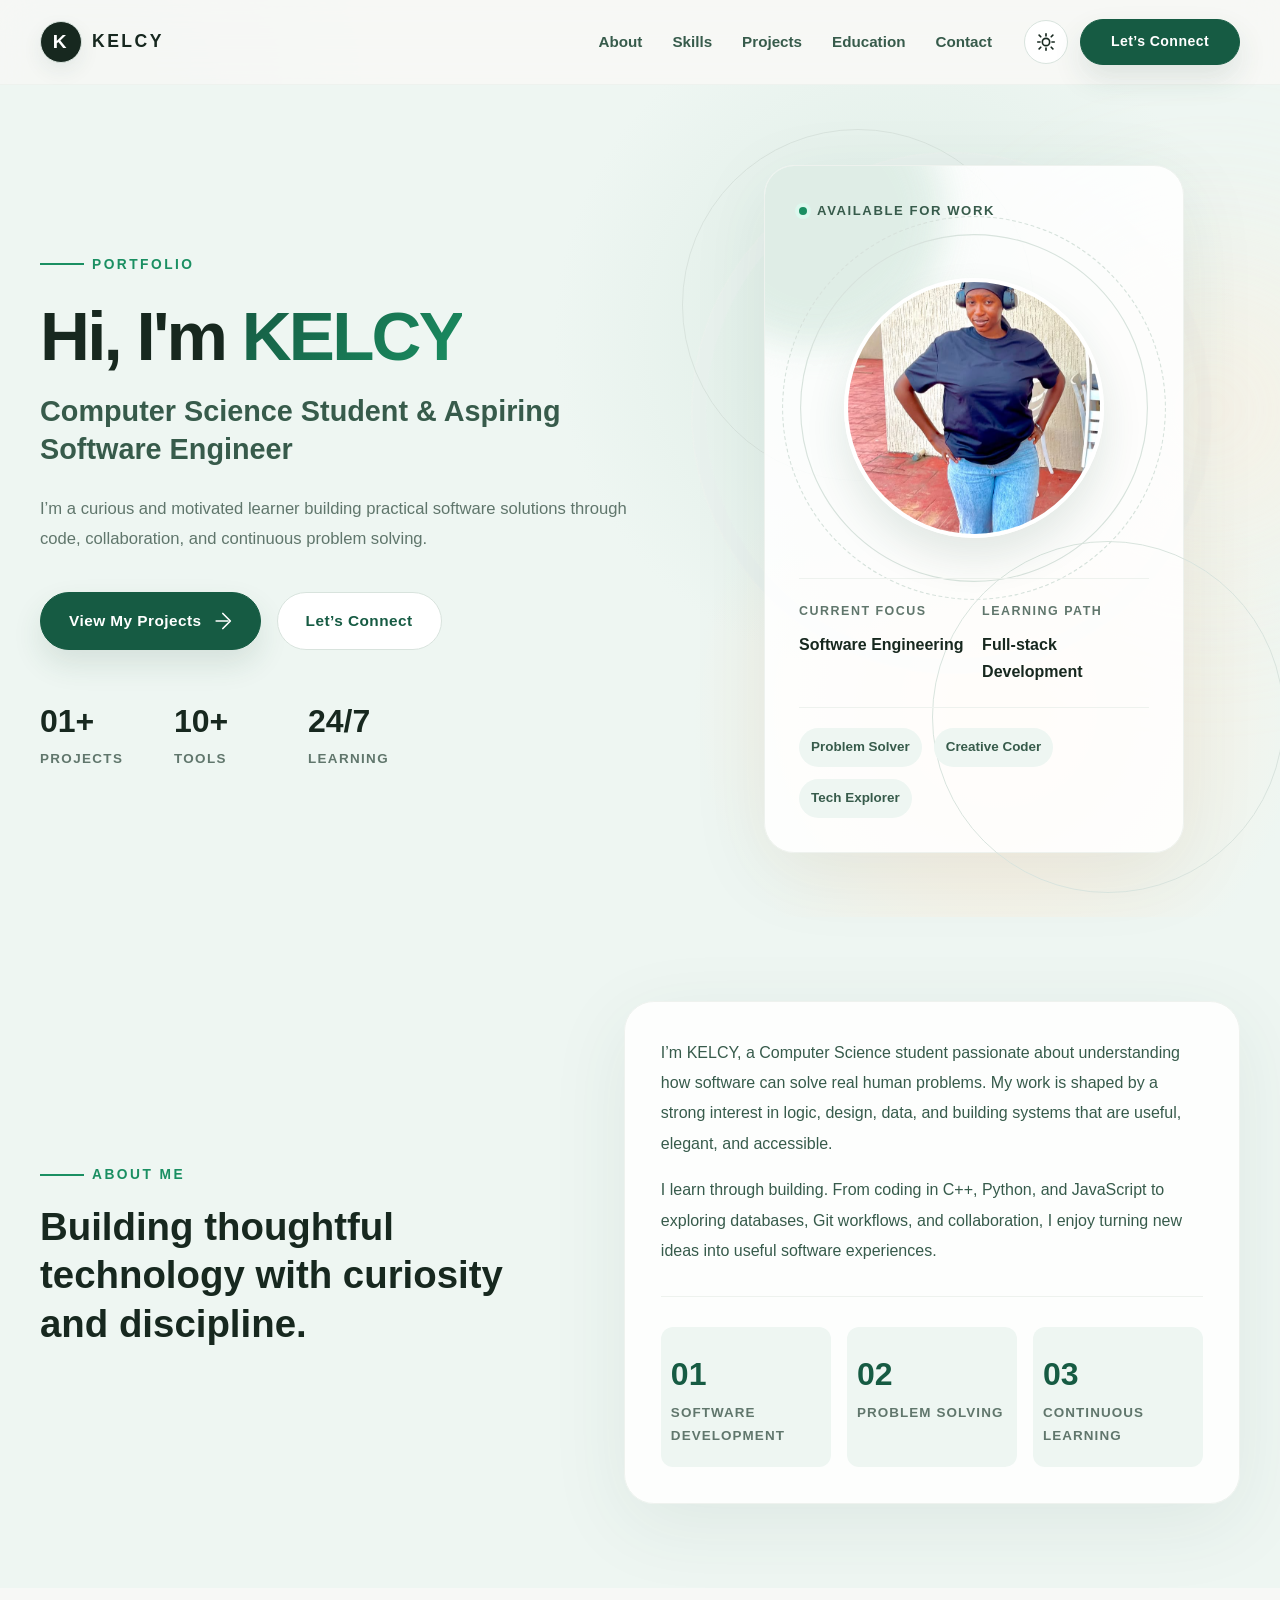
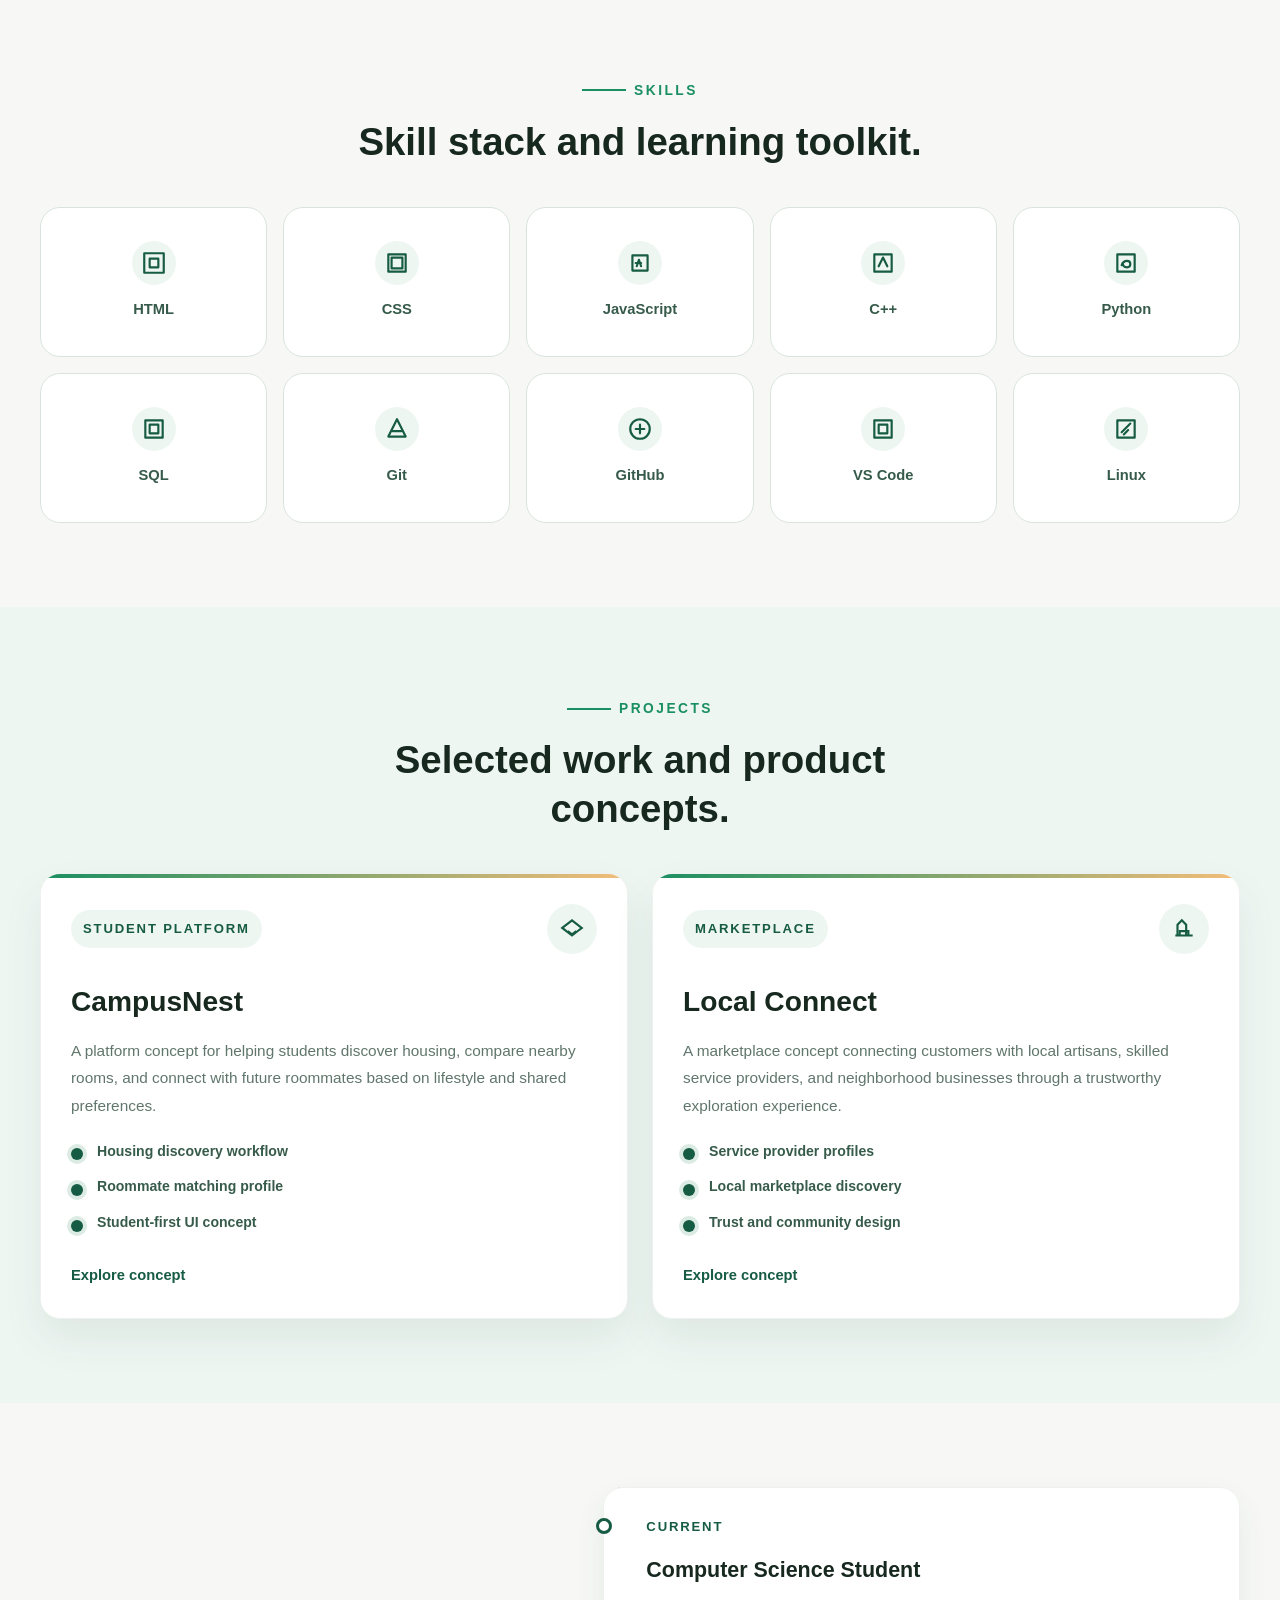
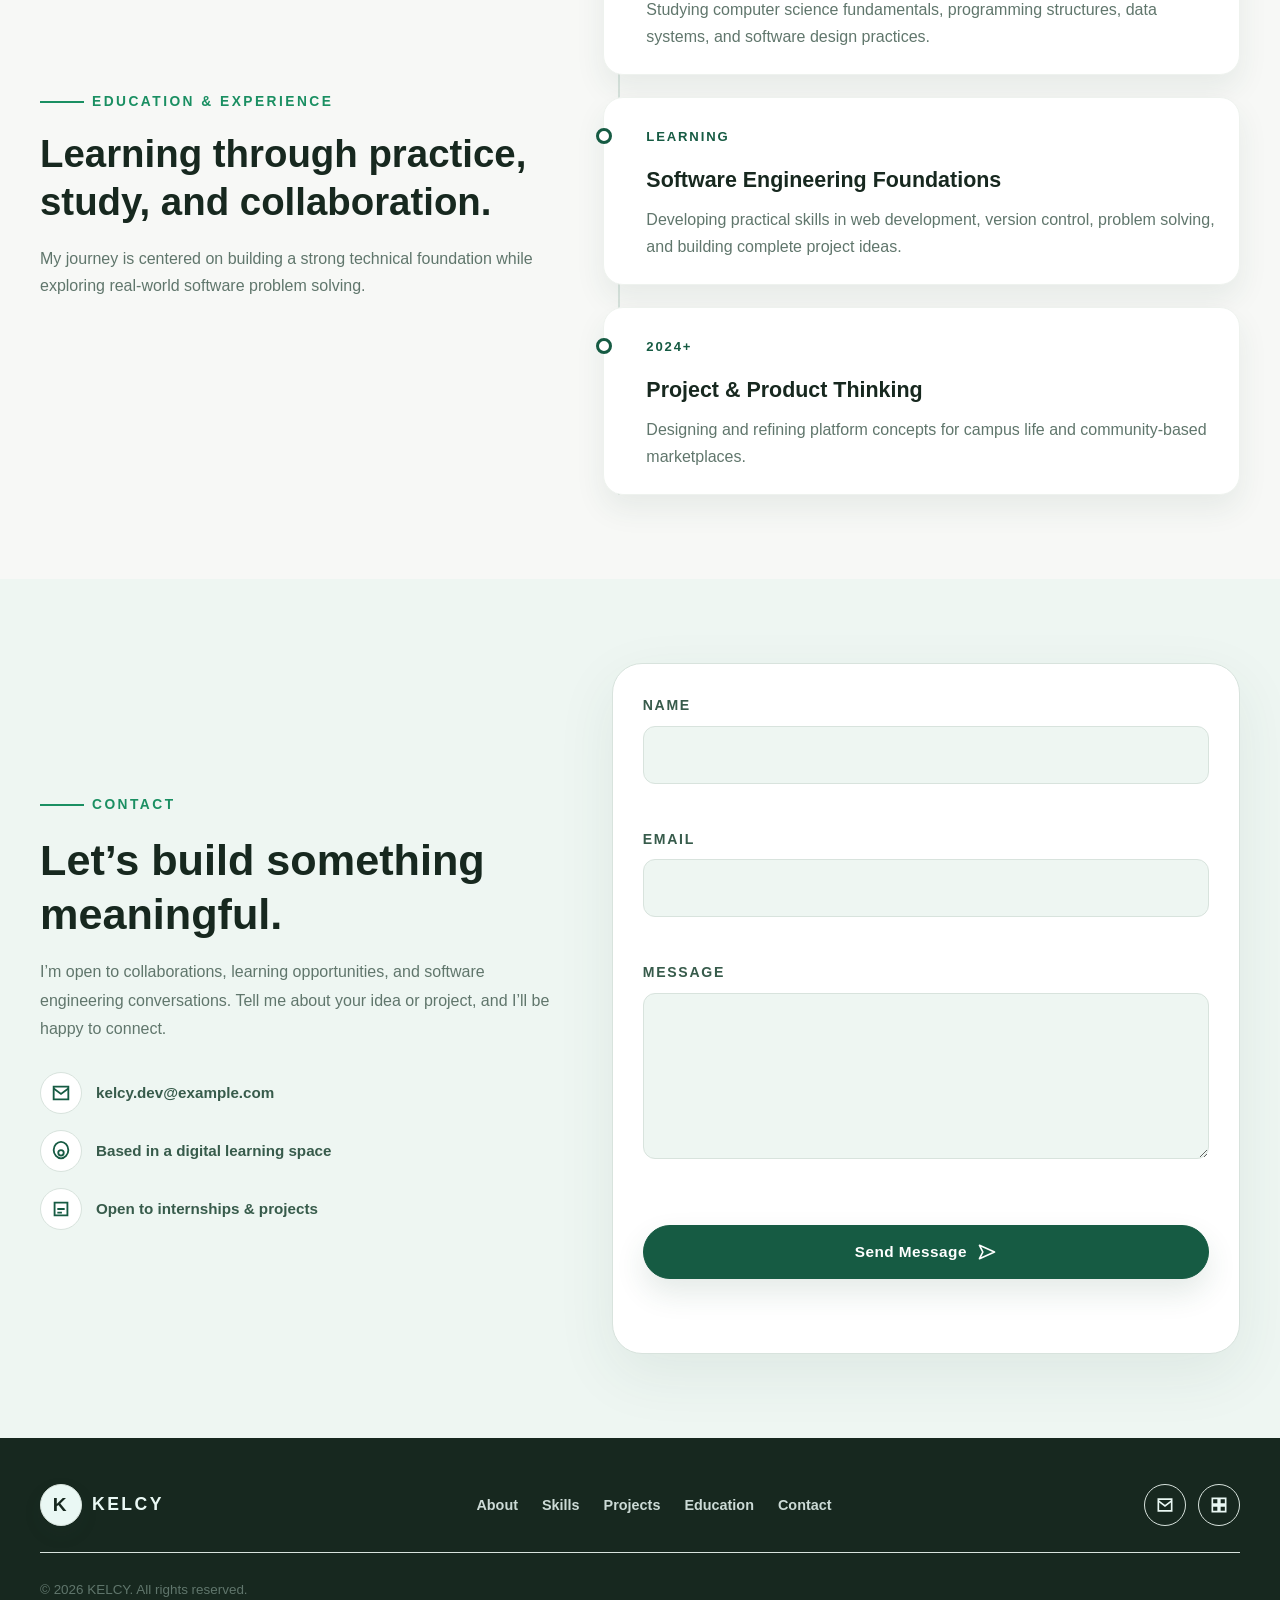
==== commit 24e18281: "Update print statement from 'Hello' to 'Goodbye'" ====
--- a/index.html
+++ b/index.html
@@ -97,7 +97,7 @@
                   <span class="status-label">Available for work</span>
                 </div>
                 <div class="profile-orbit">
-                  <img class="profile-avatar" src="IMAGES/WhatsApp Image 2026-08-27 at 00.35.34.jpeg" alt="KELCY" />
+                  <img class="profile-avatar" src="profile.jpeg" alt="KELCY" />
                   <span class="orbit-ring orbit-ring-one"></span>
                   <span class="orbit-ring orbit-ring-two"></span>
                 </div>
--- a/styles.css
+++ b/styles.css
@@ -0,0 +1,1510 @@
+* {
+  box-sizing: border-box;
+  -webkit-box-sizing: border-box;
+  margin: 0;
+  padding: 0;
+}
+
+:root {
+  --font-sans: "Inter", "Segoe UI", Arial, sans-serif;
+  --font-display: "Space Grotesk", "Inter", "Segoe UI", Arial, sans-serif;
+
+  --bg: #f7f8f6;
+  --surface: #ffffff;
+  --surface-soft: #eef6f2;
+  --surface-soft-2: #e9f1ee;
+  --text: #17281f;
+  --text-soft: #375b4b;
+  --text-muted: #60766c;
+  --text-light: #eaf8f4;
+  --line: #d8e3dd;
+  --line-soft: #eef2ee;
+  --shadow: rgba(31, 82, 56, 0.12);
+  --shadow-soft: rgba(37, 75, 60, 0.08);
+  --primary: #165b43;
+  --primary-2: #94d3b5;
+  --primary-3: #dcece4;
+  --green: #1a8f62;
+  --green-dark: #125a45;
+  --green-muted: #cce8da;
+  --sage: #eef8f4;
+  --sage-2: #d8ede7;
+  --accent: #f3bd79;
+  --accent-2: #ffedd9;
+  --danger: #c94c4c;
+  --danger-soft: #fcecef;
+  --success: #2c9b76;
+  --success-soft: #ddf8ee;
+  --max-width: 1200px;
+  --radius-lg: 30px;
+  --radius-md: 20px;
+  --radius-sm: 12px;
+  --transition: 280ms cubic-bezier(0.2, 0.8, 0.2, 1);
+}
+
+body.dark {
+  --bg: #071b16;
+  --surface: #10251f;
+  --surface-soft: #132c24;
+  --surface-soft-2: #0b211d;
+  --text: #eefaf4;
+  --text-soft: #bdd7cb;
+  --text-muted: #a7b9ad;
+  --text-light: #eaf8f4;
+  --line: #244935;
+  --line-soft: #173326;
+  --shadow: rgba(0, 0, 0, 0.38);
+  --shadow-soft: rgba(180, 235, 210, 0.08);
+  --primary: #94d3b5;
+  --primary-2: #1eaf87;
+  --primary-3: #173b31;
+  --green: #9bdfbd;
+  --green-dark: #b9f2cc;
+  --green-muted: #153b2d;
+  --sage: #0d221d;
+  --sage-2: #1b4035;
+  --accent: #ffd1a6;
+  --accent-2: #301f0d;
+  --danger: #f28383;
+  --danger-soft: #30191c;
+  --success: #8fe7bd;
+  --success-soft: #102c22;
+}
+
+html {
+  scroll-behavior: smooth;
+}
+
+body {
+  font-family: var(--font-sans);
+  background: var(--bg);
+  color: var(--text);
+  line-height: 1.7;
+  min-height: 100vh;
+  transition: background var(--transition), color var(--transition);
+}
+
+body.menu-open {
+  overflow: hidden;
+}
+
+body::before {
+  content: "";
+  position: fixed;
+  width: 360px;
+  height: 360px;
+  border-radius: 50%;
+  left: -80px;
+  top: -80px;
+  background: radial-gradient(circle, var(--primary-3), transparent 70%);
+  filter: blur(80px);
+  opacity: 0.72;
+  pointer-events: none;
+}
+
+body::after {
+  content: "";
+  position: fixed;
+  width: 420px;
+  height: 420px;
+  border-radius: 50%;
+  right: -140px;
+  top: 200px;
+  background: radial-gradient(circle, var(--accent-2), transparent 72%);
+  filter: blur(80px);
+  opacity: 0.72;
+  pointer-events: none;
+}
+
+img,
+svg {
+  display: block;
+}
+
+a {
+  color: inherit;
+  text-decoration: none;
+}
+
+button,
+input,
+textarea {
+  font: inherit;
+}
+
+.site-frame {
+  min-height: 100vh;
+  overflow: hidden;
+}
+
+.container {
+  width: min(var(--max-width), calc(100% - 64px));
+  margin: 0 auto;
+}
+
+.site-header {
+  position: sticky;
+  top: 0;
+  z-index: 50;
+  background: color-mix(in srgb, var(--bg) 80%, transparent);
+  backdrop-filter: blur(16px);
+  -webkit-backdrop-filter: blur(16px);
+  border-bottom: 1px solid var(--line-soft);
+}
+
+.navbar {
+  min-height: 84px;
+  display: flex;
+  align-items: center;
+  justify-content: space-between;
+  gap: 24px;
+}
+
+.brand {
+  display: flex;
+  align-items: center;
+  gap: 10px;
+  color: var(--text);
+  font-family: var(--font-display);
+  font-weight: 700;
+  font-size: 1.1rem;
+  letter-spacing: 0.14em;
+}
+
+.brand-mark {
+  position: relative;
+  width: 42px;
+  height: 42px;
+  border-radius: 50%;
+  display: inline-flex;
+  align-items: center;
+  justify-content: center;
+  background: var(--text);
+  color: var(--surface);
+  border: 1px solid var(--line);
+  box-shadow: 0 8px 20px var(--shadow-soft);
+}
+
+.brand-mark-inner {
+  font-family: var(--font-display);
+  font-weight: 700;
+  font-size: 1.2rem;
+}
+
+.brand-text {
+  position: relative;
+  font-family: var(--font-display);
+}
+
+.nav-wrap {
+  display: flex;
+  align-items: center;
+  gap: 32px;
+}
+
+.nav-links {
+  display: flex;
+  align-items: center;
+  list-style: none;
+  gap: 30px;
+}
+
+.nav-link {
+  position: relative;
+  color: var(--text-soft);
+  font-size: 0.95rem;
+  font-weight: 600;
+  transition: color var(--transition);
+}
+
+.nav-link::after {
+  content: "";
+  position: absolute;
+  left: 0;
+  bottom: -8px;
+  width: 100%;
+  height: 2px;
+  border-radius: 99px;
+  background: var(--primary);
+  transform: scaleX(0);
+  transform-origin: left center;
+  transition: transform var(--transition);
+}
+
+.nav-link:hover {
+  color: var(--primary);
+}
+
+.nav-link:hover::after {
+  transform: scaleX(1);
+}
+
+.nav-actions {
+  display: flex;
+  align-items: center;
+  gap: 12px;
+}
+
+.theme-toggle {
+  width: 44px;
+  height: 44px;
+  border-radius: 50%;
+  border: 1px solid var(--line);
+  background: var(--surface);
+  color: var(--text);
+  display: flex;
+  align-items: center;
+  justify-content: center;
+  cursor: pointer;
+  transition: transform var(--transition), background var(--transition), color var(--transition), border var(--transition);
+}
+
+.theme-toggle:hover {
+  transform: translateY(-3px);
+  background: var(--primary);
+  color: var(--surface);
+}
+
+.theme-icon {
+  width: 22px;
+  height: 22px;
+}
+
+.theme-icon path,
+.theme-icon circle {
+  stroke-width: 1.8;
+}
+
+.nav-cta {
+  white-space: nowrap;
+}
+
+.nav-toggle {
+  display: none;
+  width: 44px;
+  height: 44px;
+  border-radius: 50%;
+  border: 1px solid var(--line);
+  background: var(--surface);
+  color: var(--text);
+  align-items: center;
+  justify-content: center;
+  flex-direction: column;
+  gap: 5px;
+  cursor: pointer;
+}
+
+.nav-toggle span {
+  display: block;
+  width: 20px;
+  height: 2px;
+  background: var(--text);
+  transition: transform var(--transition), opacity var(--transition);
+}
+
+.nav-toggle.is-active span:nth-child(1) {
+  transform: translateY(7px) rotate(45deg);
+}
+
+.nav-toggle.is-active span:nth-child(2) {
+  opacity: 0;
+}
+
+.nav-toggle.is-active span:nth-child(3) {
+  transform: translateY(-7px) rotate(-45deg);
+}
+
+.section-pad {
+  padding: 80px 0 64px;
+}
+
+.hero {
+  position: relative;
+  min-height: 620px;
+  display: flex;
+  align-items: center;
+  background:
+    radial-gradient(circle at 70% 30%, var(--primary-3), transparent 32%),
+    radial-gradient(circle at 78% 75%, var(--accent-2), transparent 26%),
+    var(--surface-soft);
+}
+
+.hero::before {
+  content: "";
+  position: absolute;
+  width: 520px;
+  height: 520px;
+  border-radius: 50%;
+  border: 1px solid var(--line-soft);
+  left: 54%;
+  top: 8%;
+  transform: rotate(-8deg);
+  filter: blur(0.2px);
+  box-shadow: inset 0 0 0 14px var(--surface-soft-2);
+  opacity: 0.8;
+}
+
+.hero-grid {
+  position: relative;
+  z-index: 2;
+  display: grid;
+  grid-template-columns: minmax(560px, 1.08fr) minmax(420px, 0.92fr);
+  align-items: center;
+  gap: 44px;
+}
+
+.hero-content {
+  max-width: 620px;
+}
+
+.section-kicker {
+  display: inline-flex;
+  align-items: center;
+  gap: 8px;
+  color: var(--green);
+  font-size: 0.86rem;
+  font-weight: 800;
+  letter-spacing: 0.18em;
+  text-transform: uppercase;
+}
+
+.section-kicker::before {
+  content: "";
+  display: inline-block;
+  width: 44px;
+  height: 2px;
+  background: var(--green);
+  vertical-align: middle;
+}
+
+.hero-content h1 {
+  font-family: var(--font-display);
+  font-size: clamp(3.9rem, 5.4vw, 5.8rem);
+  line-height: 1.06;
+  margin-top: 24px;
+  color: var(--text);
+  letter-spacing: -0.04em;
+}
+
+.gradient-text {
+  background: linear-gradient(135deg, var(--primary), var(--green));
+  -webkit-background-clip: text;
+  color: transparent;
+}
+
+.hero-content h2 {
+  font-size: clamp(1.8rem, 2vw, 2.3rem);
+  line-height: 1.3;
+  color: var(--text-soft);
+  font-family: var(--font-display);
+  font-weight: 600;
+  margin-top: 20px;
+}
+
+.hero-lede {
+  color: var(--text-muted);
+  font-size: 1.04rem;
+  line-height: 1.8;
+  margin: 26px 0 38px;
+  max-width: 590px;
+}
+
+.hero-actions {
+  display: flex;
+  align-items: center;
+  gap: 16px;
+  flex-wrap: wrap;
+}
+
+.btn {
+  position: relative;
+  display: inline-flex;
+  align-items: center;
+  justify-content: center;
+  gap: 10px;
+  min-width: 160px;
+  padding: 13px 26px;
+  border-radius: 99px;
+  border: 1px solid transparent;
+  font-size: 0.96rem;
+  font-weight: 800;
+  letter-spacing: 0.03em;
+  cursor: pointer;
+  transition: transform var(--transition), box-shadow var(--transition), background var(--transition), color var(--transition), border var(--transition);
+}
+
+.btn-primary {
+  color: var(--surface);
+  background: var(--primary);
+  border-color: var(--primary);
+  box-shadow: 0 14px 30px var(--shadow);
+}
+
+.btn-primary:hover {
+  background: var(--green-dark);
+  transform: translateY(-3px);
+}
+
+.btn-secondary {
+  color: var(--primary);
+  background: var(--surface);
+  border-color: var(--line);
+}
+
+.btn-secondary:hover {
+  color: var(--surface);
+  background: var(--primary);
+  transform: translateY(-3px);
+}
+
+.btn-lg {
+  padding: 15px 28px;
+}
+
+.btn-sm {
+  font-size: 0.88rem;
+  padding: 10px 18px;
+}
+
+.btn-form {
+  width: 100%;
+  margin-top: 14px;
+}
+
+.btn-icon {
+  width: 20px;
+  height: 20px;
+  stroke-width: 2;
+  fill: none;
+  stroke: currentColor;
+}
+
+.hero-proof {
+  display: flex;
+  align-items: center;
+  gap: 34px;
+  margin-top: 44px;
+  flex-wrap: wrap;
+}
+
+.hero-proof-item {
+  min-width: 100px;
+}
+
+.proof-value {
+  display: block;
+  color: var(--text);
+  font-family: var(--font-display);
+  font-weight: 700;
+  font-size: 2rem;
+}
+
+.proof-label {
+  display: block;
+  color: var(--text-muted);
+  font-size: 0.84rem;
+  font-weight: 700;
+  letter-spacing: 0.1em;
+  text-transform: uppercase;
+}
+
+.hero-aside {
+  min-width: 0;
+}
+
+.hero-card-wrap {
+  position: relative;
+  min-height: 460px;
+  display: flex;
+  align-items: center;
+  justify-content: center;
+}
+
+.hero-card-wrap::before,
+.hero-card-wrap::after {
+  content: "";
+  position: absolute;
+  width: 350px;
+  height: 350px;
+  background: transparent;
+  border-radius: 50%;
+  border: 1px solid var(--line);
+}
+
+.hero-card-wrap::before {
+  left: -26px;
+  top: -36px;
+}
+
+.hero-card-wrap::after {
+  right: -44px;
+  bottom: -40px;
+}
+
+.glass-card {
+  border: 1px solid var(--line-soft);
+  background: color-mix(in srgb, var(--surface) 86%, transparent);
+  border-radius: var(--radius-lg);
+  box-shadow: 0 20px 80px var(--shadow-soft);
+}
+
+.hero-card {
+  position: relative;
+  width: min(420px, 100%);
+  padding: 34px;
+  min-height: 420px;
+  overflow: hidden;
+}
+
+.hero-card::before {
+  content: "";
+  position: absolute;
+  left: -80px;
+  top: -80px;
+  width: 260px;
+  height: 260px;
+  border-radius: 50%;
+  background: var(--primary-3);
+  filter: blur(18px);
+  opacity: 0.9;
+}
+
+.hero-card-top {
+  position: relative;
+  z-index: 2;
+  display: flex;
+  align-items: center;
+  gap: 10px;
+  color: var(--text-soft);
+  font-size: 0.82rem;
+  font-weight: 700;
+  letter-spacing: 0.12em;
+  text-transform: uppercase;
+}
+
+.status-dot {
+  width: 8px;
+  height: 8px;
+  border-radius: 50%;
+  background: var(--green);
+  box-shadow: 0 0 0 4px var(--success-soft);
+}
+
+.profile-orbit {
+  position: relative;
+  width: 300px;
+  height: 300px;
+  margin: 36px auto 20px;
+  display: flex;
+  align-items: center;
+  justify-content: center;
+}
+
+.profile-avatar {
+  width: 260px;
+  height: 260px;
+  border-radius: 50%;
+  display: flex;
+  align-items: center;
+  justify-content: center;
+  object-fit: cover;
+  object-position: center center;
+  background: linear-gradient(135deg, var(--primary), var(--green));
+  color: var(--surface);
+  font-family: var(--font-display);
+  font-weight: 700;
+  font-size: 4.8rem;
+  box-shadow: 0 20px 40px var(--shadow);
+  border: 4px solid var(--surface);
+  position: relative;
+  z-index: 3;
+}
+
+.orbit-ring {
+  position: absolute;
+  inset: 0;
+  border-radius: 50%;
+  border: 1px solid var(--line);
+}
+
+.orbit-ring-one {
+  transform: scale(1.16);
+}
+
+.orbit-ring-two {
+  transform: scale(1.28);
+  border-style: dashed;
+}
+
+.hero-card-details {
+  position: relative;
+  z-index: 2;
+  display: grid;
+  grid-template-columns: repeat(2, minmax(150px, 1fr));
+  gap: 16px;
+  border-top: 1px solid var(--line-soft);
+  border-bottom: 1px solid var(--line-soft);
+  padding: 22px 0;
+}
+
+.detail-label {
+  display: block;
+  color: var(--text-muted);
+  font-size: 0.78rem;
+  font-weight: 700;
+  letter-spacing: 0.12em;
+  text-transform: uppercase;
+}
+
+.detail-value {
+  display: block;
+  margin-top: 8px;
+  color: var(--text);
+  font-family: var(--font-display);
+  font-size: 1rem;
+  font-weight: 700;
+}
+
+.hero-card-grid {
+  position: relative;
+  z-index: 2;
+  display: flex;
+  align-items: center;
+  gap: 12px;
+  flex-wrap: wrap;
+  margin-top: 20px;
+}
+
+.hero-card-grid span {
+  color: var(--text-soft);
+  font-size: 0.84rem;
+  font-weight: 700;
+  padding: 8px 12px;
+  border-radius: 99px;
+  background: var(--surface-soft);
+}
+
+.section {
+  padding: 84px 0;
+  position: relative;
+}
+
+.section-light {
+  background: var(--surface-soft);
+}
+
+.section-grid {
+  display: grid;
+  grid-template-columns: 0.86fr 1fr;
+  align-items: center;
+  gap: 54px;
+}
+
+.section-heading {
+  max-width: 680px;
+}
+
+.section-heading.centered {
+  text-align: center;
+  margin: 0 auto 40px;
+}
+
+.section-heading h2 {
+  font-family: var(--font-display);
+  color: var(--text);
+  font-size: clamp(2.4rem, 3vw, 3rem);
+  line-height: 1.26;
+  margin-top: 16px;
+}
+
+.section-heading p {
+  color: var(--text-muted);
+}
+
+.section-content {
+  min-width: 0;
+}
+
+.about-card {
+  padding: 36px;
+}
+
+.about-card p {
+  color: var(--text-soft);
+  font-size: 1rem;
+  line-height: 1.9;
+}
+
+.about-card p + p {
+  margin-top: 16px;
+}
+
+.about-highlights {
+  display: grid;
+  grid-template-columns: repeat(3, minmax(120px, 1fr));
+  gap: 16px;
+  margin-top: 30px;
+  padding-top: 30px;
+  border-top: 1px solid var(--line-soft);
+}
+
+.about-highlights > div {
+  padding: 20px 10px;
+  border-radius: var(--radius-sm);
+  background: var(--surface-soft);
+}
+
+.highlight-number {
+  display: block;
+  font-family: var(--font-display);
+  color: var(--primary);
+  font-size: 2rem;
+  font-weight: 700;
+}
+
+.highlight-text {
+  display: block;
+  color: var(--text-muted);
+  font-size: 0.84rem;
+  font-weight: 800;
+  letter-spacing: 0.08em;
+  text-transform: uppercase;
+}
+
+.skills-grid {
+  display: grid;
+  grid-template-columns: repeat(5, minmax(150px, 1fr));
+  gap: 16px;
+}
+
+.skill-card {
+  background: var(--surface);
+  border: 1px solid var(--line);
+  border-radius: var(--radius-md);
+  padding: 24px 16px;
+  display: flex;
+  align-items: center;
+  justify-content: center;
+  flex-direction: column;
+  gap: 12px;
+  min-height: 150px;
+  transition: transform var(--transition), box-shadow var(--transition), border var(--transition), background var(--transition);
+}
+
+.skill-card:hover {
+  transform: translateY(-8px);
+  border-color: var(--primary);
+  box-shadow: 0 14px 32px var(--shadow-soft);
+}
+
+.skill-icon {
+  width: 44px;
+  height: 44px;
+  border-radius: 50%;
+  color: var(--primary);
+  background: var(--surface-soft);
+  display: flex;
+  align-items: center;
+  justify-content: center;
+}
+
+.skill-icon svg {
+  width: 26px;
+  height: 26px;
+  stroke: currentColor;
+  fill: none;
+  stroke-width: 1.8;
+  stroke-linecap: round;
+  stroke-linejoin: round;
+}
+
+.skill-name {
+  color: var(--text-soft);
+  font-family: var(--font-display);
+  font-weight: 700;
+  font-size: 0.92rem;
+}
+
+.project-grid {
+  display: grid;
+  grid-template-columns: repeat(2, minmax(280px, 1fr));
+  gap: 24px;
+}
+
+.project-card {
+  background: var(--surface);
+  border: 1px solid var(--line-soft);
+  border-radius: var(--radius-md);
+  padding: 30px;
+  box-shadow: 0 20px 40px var(--shadow-soft);
+  transition: transform var(--transition), box-shadow var(--transition), border var(--transition);
+  position: relative;
+  overflow: hidden;
+}
+
+.project-card::before {
+  content: "";
+  position: absolute;
+  top: 0;
+  left: 0;
+  width: 100%;
+  height: 4px;
+  background: linear-gradient(90deg, var(--green), var(--accent));
+}
+
+.project-card:hover {
+  transform: translateY(-8px);
+  box-shadow: 0 26px 60px var(--shadow-soft);
+  border-color: var(--primary);
+}
+
+.project-card-top {
+  display: flex;
+  align-items: center;
+  justify-content: space-between;
+}
+
+.project-tag {
+  color: var(--primary);
+  font-size: 0.82rem;
+  font-weight: 800;
+  letter-spacing: 0.14em;
+  text-transform: uppercase;
+  background: var(--surface-soft);
+  padding: 8px 12px;
+  border-radius: 99px;
+}
+
+.project-icon {
+  width: 50px;
+  height: 50px;
+  border-radius: 50%;
+  background: var(--surface-soft);
+  color: var(--primary);
+  display: flex;
+  align-items: center;
+  justify-content: center;
+}
+
+.project-icon svg {
+  width: 26px;
+  height: 26px;
+  fill: none;
+  stroke: currentColor;
+  stroke-width: 1.8;
+}
+
+.project-content {
+  margin-top: 30px;
+}
+
+.project-content h3 {
+  font-family: var(--font-display);
+  color: var(--text);
+  font-size: 1.76rem;
+  line-height: 1.3;
+  margin-bottom: 16px;
+}
+
+.project-content p {
+  color: var(--text-muted);
+  font-size: 0.96rem;
+  line-height: 1.8;
+}
+
+.project-features {
+  list-style: none;
+  margin-top: 20px;
+}
+
+.project-features li {
+  position: relative;
+  color: var(--text-soft);
+  font-weight: 700;
+  font-size: 0.88rem;
+  padding-left: 26px;
+}
+
+.project-features li::before {
+  content: "";
+  position: absolute;
+  left: 0;
+  top: 0.6em;
+  width: 12px;
+  height: 12px;
+  border-radius: 50%;
+  background: var(--primary);
+  box-shadow: 0 0 0 4px var(--primary-3);
+}
+
+.project-features li + li {
+  margin-top: 12px;
+}
+
+.project-card-bottom {
+  margin-top: 26px;
+}
+
+.text-link {
+  color: var(--primary);
+  font-size: 0.92rem;
+  font-weight: 800;
+  position: relative;
+}
+
+.text-link::after {
+  content: "";
+  position: absolute;
+  left: 0;
+  bottom: -4px;
+  width: 100%;
+  height: 2px;
+  background: var(--primary);
+  transform: scaleX(0);
+  transform-origin: left;
+  transition: transform var(--transition);
+}
+
+.project-card:hover .text-link::after {
+  transform: scaleX(1);
+}
+
+.timeline-grid {
+  grid-template-columns: 0.8fr 1fr;
+}
+
+.timeline-summary {
+  margin-top: 18px;
+  color: var(--text-muted);
+}
+
+.timeline {
+  position: relative;
+  display: flex;
+  flex-direction: column;
+  gap: 22px;
+}
+
+.timeline::before {
+  content: "";
+  position: absolute;
+  left: 15px;
+  top: 0;
+  bottom: 0;
+  width: 2px;
+  background: var(--line);
+}
+
+.timeline-item {
+  position: relative;
+  display: flex;
+  align-items: flex-start;
+  gap: 16px;
+  background: var(--surface);
+  padding: 24px 24px 24px 42px;
+  border-radius: var(--radius-md);
+  border: 1px solid var(--line-soft);
+  box-shadow: 0 14px 30px var(--shadow-soft);
+}
+
+.timeline-dot {
+  position: absolute;
+  left: -8px;
+  top: 30px;
+  width: 16px;
+  height: 16px;
+  border-radius: 50%;
+  border: 3px solid var(--primary);
+  background: var(--surface);
+}
+
+.timeline-date {
+  color: var(--primary);
+  font-weight: 800;
+  font-size: 0.82rem;
+  letter-spacing: 0.14em;
+  text-transform: uppercase;
+}
+
+.timeline-content h3 {
+  color: var(--text);
+  font-family: var(--font-display);
+  font-size: 1.34rem;
+  margin: 12px 0 8px;
+}
+
+.timeline-content p {
+  color: var(--text-muted);
+  line-height: 1.7;
+}
+
+.contact-section {
+  background: var(--surface-soft);
+}
+
+.contact-grid {
+  display: grid;
+  grid-template-columns: 0.84fr 1fr;
+  align-items: center;
+  gap: 44px;
+}
+
+.contact-intro {
+  max-width: 560px;
+}
+
+.contact-intro h2 {
+  font-family: var(--font-display);
+  color: var(--text);
+  font-size: clamp(2.7rem, 3vw, 3.2rem);
+  line-height: 1.26;
+  margin: 16px 0 16px;
+}
+
+.contact-intro p {
+  color: var(--text-muted);
+  line-height: 1.8;
+}
+
+.contact-list {
+  margin-top: 28px;
+}
+
+.contact-item {
+  display: flex;
+  align-items: center;
+  gap: 14px;
+  color: var(--text-soft);
+  font-weight: 700;
+  font-size: 0.95rem;
+}
+
+.contact-item + .contact-item {
+  margin-top: 16px;
+}
+
+.contact-icon {
+  width: 42px;
+  height: 42px;
+  border-radius: 50%;
+  background: var(--surface);
+  color: var(--primary);
+  display: flex;
+  align-items: center;
+  justify-content: center;
+  border: 1px solid var(--line);
+}
+
+.contact-icon svg {
+  width: 22px;
+  height: 22px;
+  fill: none;
+  stroke: currentColor;
+  stroke-width: 1.8;
+}
+
+.contact-form-wrap {
+  border-radius: var(--radius-lg);
+  background: var(--surface);
+  padding: 30px;
+  border: 1px solid var(--line);
+  box-shadow: 0 20px 60px var(--shadow-soft);
+}
+
+.contact-form {
+  display: flex;
+  flex-direction: column;
+}
+
+.form-group {
+  margin-bottom: 16px;
+}
+
+.form-group label {
+  display: block;
+  color: var(--text-soft);
+  font-size: 0.88rem;
+  font-weight: 800;
+  letter-spacing: 0.12em;
+  margin-bottom: 8px;
+  text-transform: uppercase;
+}
+
+.form-group input,
+.form-group textarea {
+  width: 100%;
+  border-radius: var(--radius-sm);
+  border: 1px solid var(--line);
+  background: var(--surface-soft);
+  color: var(--text);
+  padding: 14px 16px;
+  outline: none;
+  transition: border var(--transition), box-shadow var(--transition), background var(--transition);
+}
+
+.form-group textarea {
+  resize: vertical;
+  min-height: 150px;
+}
+
+.form-group input:focus,
+.form-group textarea:focus {
+  border-color: var(--primary);
+  box-shadow: 0 0 0 4px var(--primary-3);
+}
+
+.form-group input.invalid,
+.form-group textarea.invalid {
+  border-color: var(--danger);
+}
+
+.error-message {
+  display: block;
+  min-height: 20px;
+  color: var(--danger);
+  font-size: 0.78rem;
+  font-weight: 700;
+  margin-top: 8px;
+}
+
+.form-status {
+  min-height: 30px;
+  margin-top: 14px;
+  color: var(--success);
+  font-weight: 800;
+}
+
+.site-footer {
+  background: var(--text);
+  color: var(--text-light);
+  padding: 46px 0 30px;
+}
+
+.site-footer .container {
+  width: min(var(--max-width), calc(100% - 64px));
+}
+
+.footer-grid {
+  display: flex;
+  align-items: center;
+  justify-content: space-between;
+  gap: 24px;
+}
+
+.site-footer .brand {
+  color: var(--text-light);
+}
+
+.site-footer .brand-mark {
+  background: var(--text-light);
+  color: var(--text);
+}
+
+.footer-links {
+  display: flex;
+  align-items: center;
+  flex-wrap: wrap;
+  gap: 24px;
+}
+
+.footer-links a {
+  color: var(--text-light);
+  font-size: 0.9rem;
+  font-weight: 700;
+  opacity: 0.86;
+  transition: color var(--transition), opacity var(--transition);
+}
+
+.footer-links a:hover {
+  color: var(--primary-2);
+  opacity: 1;
+}
+
+.footer-social {
+  display: flex;
+  align-items: center;
+  gap: 12px;
+}
+
+.footer-social a {
+  width: 42px;
+  height: 42px;
+  border-radius: 50%;
+  display: flex;
+  align-items: center;
+  justify-content: center;
+  border: 1px solid var(--line);
+  color: var(--text-light);
+  transition: background var(--transition), color var(--transition), transform var(--transition);
+}
+
+.footer-social a svg {
+  width: 20px;
+  height: 20px;
+  fill: none;
+  stroke: currentColor;
+  stroke-width: 2;
+}
+
+.footer-social a:hover {
+  background: var(--primary);
+  color: var(--surface);
+  transform: translateY(-4px);
+}
+
+.footer-bottom {
+  margin-top: 26px;
+  padding-top: 26px;
+  border-top: 1px solid var(--line);
+  color: var(--text-muted);
+  font-size: 0.84rem;
+}
+
+.back-to-top {
+  position: fixed;
+  right: 30px;
+  bottom: 30px;
+  width: 50px;
+  height: 50px;
+  border-radius: 50%;
+  border: none;
+  display: flex;
+  align-items: center;
+  justify-content: center;
+  background: var(--primary);
+  color: var(--surface);
+  box-shadow: 0 14px 40px var(--shadow-soft);
+  cursor: pointer;
+  opacity: 0;
+  visibility: hidden;
+  transform: translateY(12px);
+  transition: opacity var(--transition), transform var(--transition), visibility var(--transition), background var(--transition);
+  z-index: 60;
+}
+
+.back-to-top svg {
+  width: 20px;
+  height: 20px;
+  fill: none;
+  stroke: currentColor;
+  stroke-width: 2;
+}
+
+.back-to-top.visible {
+  opacity: 1;
+  visibility: visible;
+  transform: translateY(0);
+}
+
+.back-to-top:hover {
+  background: var(--green-dark);
+}
+
+.reveal {
+  opacity: 0;
+  transform: translateY(24px);
+  transition: opacity 680ms ease, transform 680ms ease;
+}
+
+.reveal.visible {
+  opacity: 1;
+  transform: translateY(0);
+}
+
+@media (max-width: 1100px) {
+  .hero-grid,
+  .section-grid,
+  .contact-grid {
+    grid-template-columns: 1fr;
+  }
+
+  .hero-grid {
+    gap: 32px;
+  }
+
+  .hero-content {
+    max-width: 100%;
+  }
+
+  .hero-content h1 {
+    font-size: clamp(3.2rem, 7vw, 4.4rem);
+  }
+
+  .skills-grid {
+    grid-template-columns: repeat(3, minmax(150px, 1fr));
+  }
+}
+
+@media (max-width: 900px) {
+  .container {
+    width: min(100%, calc(100% - 40px));
+  }
+
+  .navbar {
+    min-height: auto;
+    padding: 14px 0;
+    flex-wrap: wrap;
+  }
+
+  .nav-toggle {
+    display: inline-flex;
+  }
+
+  .nav-wrap {
+    position: fixed;
+    top: 80px;
+    left: 0;
+    width: min(420px, calc(100vw - 40px));
+    min-height: calc(100vh - 120px);
+    background: var(--surface);
+    box-shadow: 0 30px 80px var(--shadow-soft);
+    border-right: 1px solid var(--line);
+    padding: 30px 24px;
+    border-radius: 0 var(--radius-lg) var(--radius-lg) 0;
+    align-items: flex-start;
+    flex-direction: column;
+    justify-content: center;
+    gap: 30px;
+    transform: translateX(-120%);
+    transition: transform var(--transition);
+  }
+
+  .nav-wrap.open {
+    transform: translateX(0);
+  }
+
+  .nav-links {
+    flex-direction: column;
+    align-items: flex-start;
+    gap: 22px;
+  }
+
+  .nav-links a {
+    font-size: 1.1rem;
+  }
+
+  .nav-actions {
+    align-self: stretch;
+    justify-content: space-between;
+    width: 100%;
+  }
+
+  .hero {
+    padding: 56px 0 40px;
+  }
+
+  .hero-card-wrap {
+    min-height: 380px;
+  }
+
+  .hero-card {
+    min-height: auto;
+  }
+
+  .hero-proof {
+    gap: 22px;
+  }
+
+  .section {
+    padding: 56px 0;
+  }
+
+  .section-grid,
+  .contact-grid,
+  .timeline-grid {
+    gap: 30px;
+  }
+
+  .project-grid {
+    grid-template-columns: 1fr;
+  }
+
+  .footer-grid {
+    flex-wrap: wrap;
+  }
+}
+
+@media (max-width: 680px) {
+  .container {
+    width: min(100%, calc(100% - 28px));
+  }
+
+  .site-header {
+    position: sticky;
+  }
+
+  .hero-content h1 {
+    font-size: clamp(2.9rem, 15vw, 3.5rem);
+  }
+
+  .hero-content h2 {
+    font-size: 1.7rem;
+  }
+
+  .hero-actions,
+  .hero-proof {
+    align-items: stretch;
+  }
+
+  .hero-actions .btn {
+    width: 100%;
+  }
+
+  .hero-proof {
+    justify-content: flex-start;
+  }
+
+  .hero-proof-item {
+    width: auto;
+  }
+
+  .hero-card-grid {
+    display: grid;
+    grid-template-columns: 1fr;
+  }
+
+  .hero-card {
+    padding: 24px 20px;
+  }
+
+  .hero-card-details {
+    grid-template-columns: 1fr;
+  }
+
+  .section-heading h2 {
+    font-size: 2rem;
+  }
+
+  .skills-grid {
+    grid-template-columns: repeat(2, minmax(150px, 1fr));
+  }
+
+  .skill-card {
+    min-height: 130px;
+  }
+
+  .about-highlights {
+    grid-template-columns: 1fr;
+  }
+
+  .contact-intro h2 {
+    font-size: 2.4rem;
+  }
+
+  .contact-form-wrap {
+    padding: 20px;
+  }
+
+  .footer-grid {
+    align-items: stretch;
+    flex-direction: column;
+  }
+
+  .footer-links {
+    justify-content: center;
+  }
+
+  .footer-social {
+    justify-content: center;
+  }
+}
